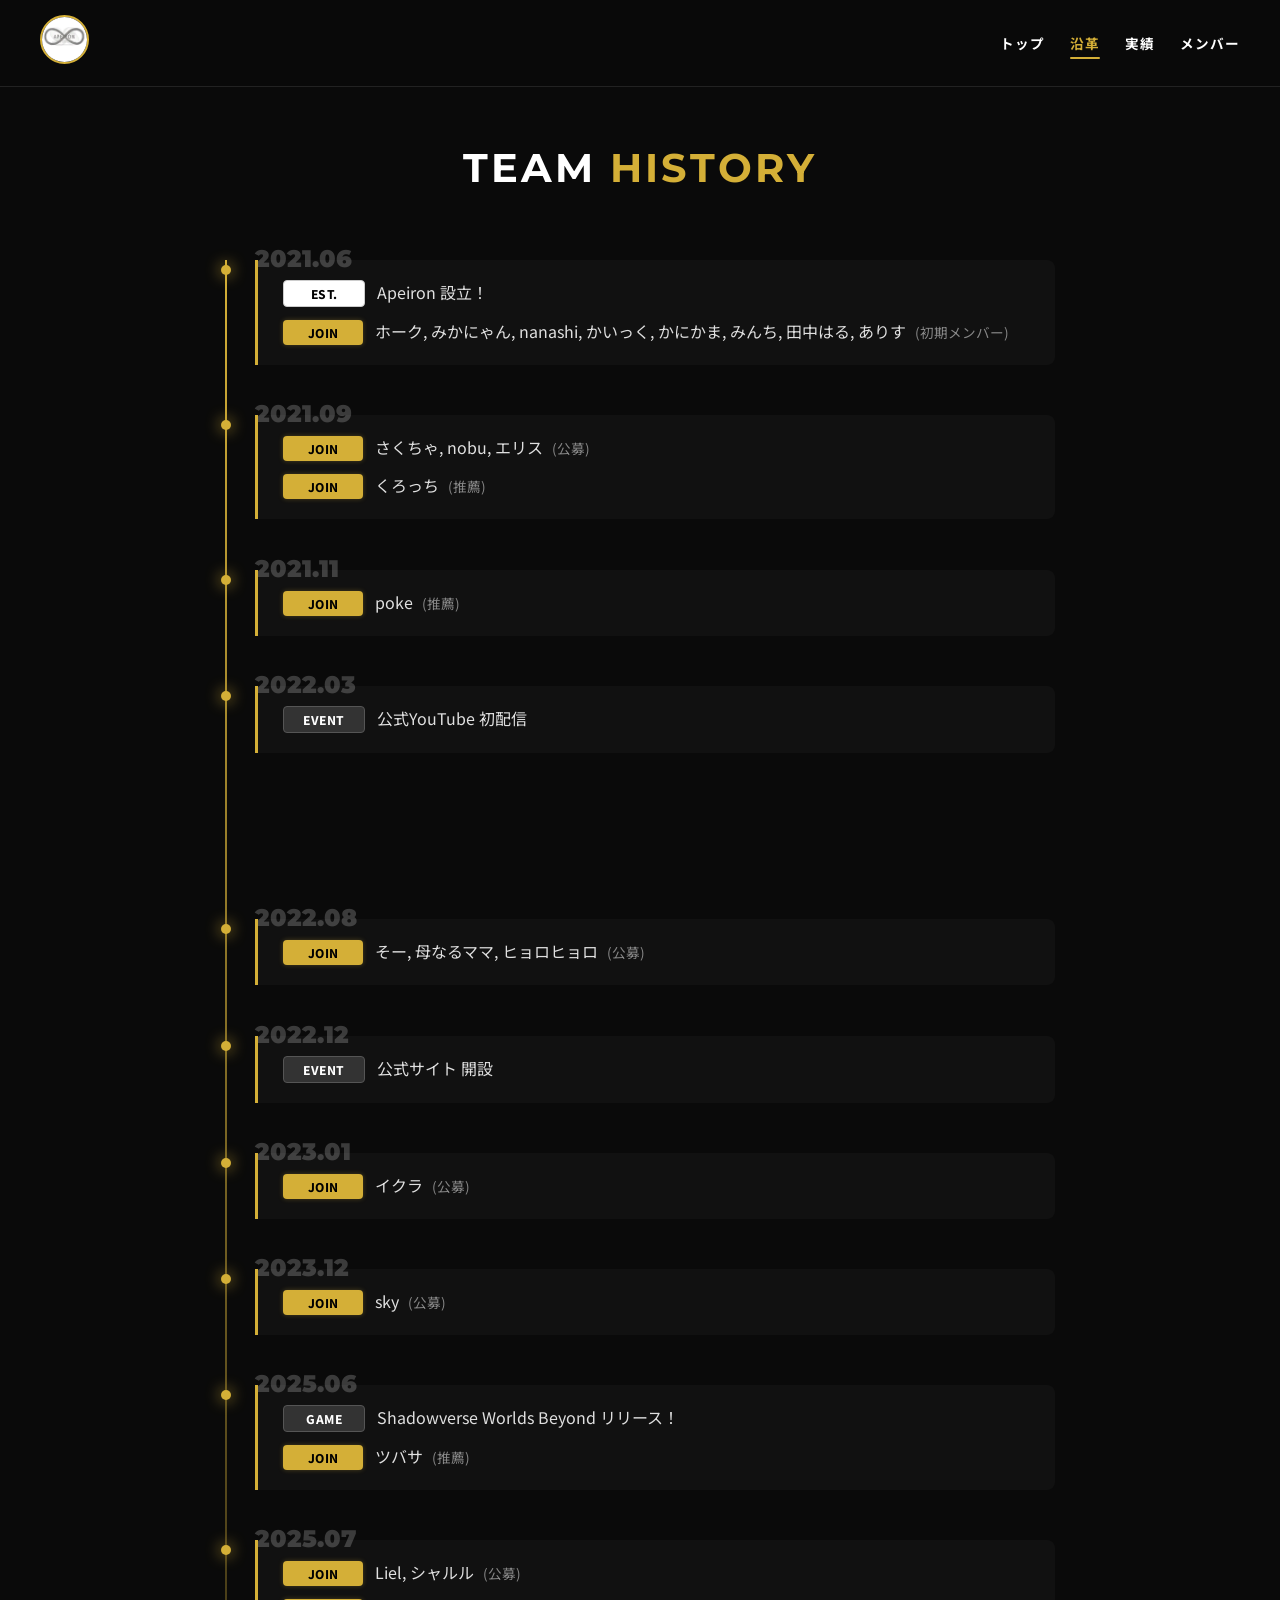
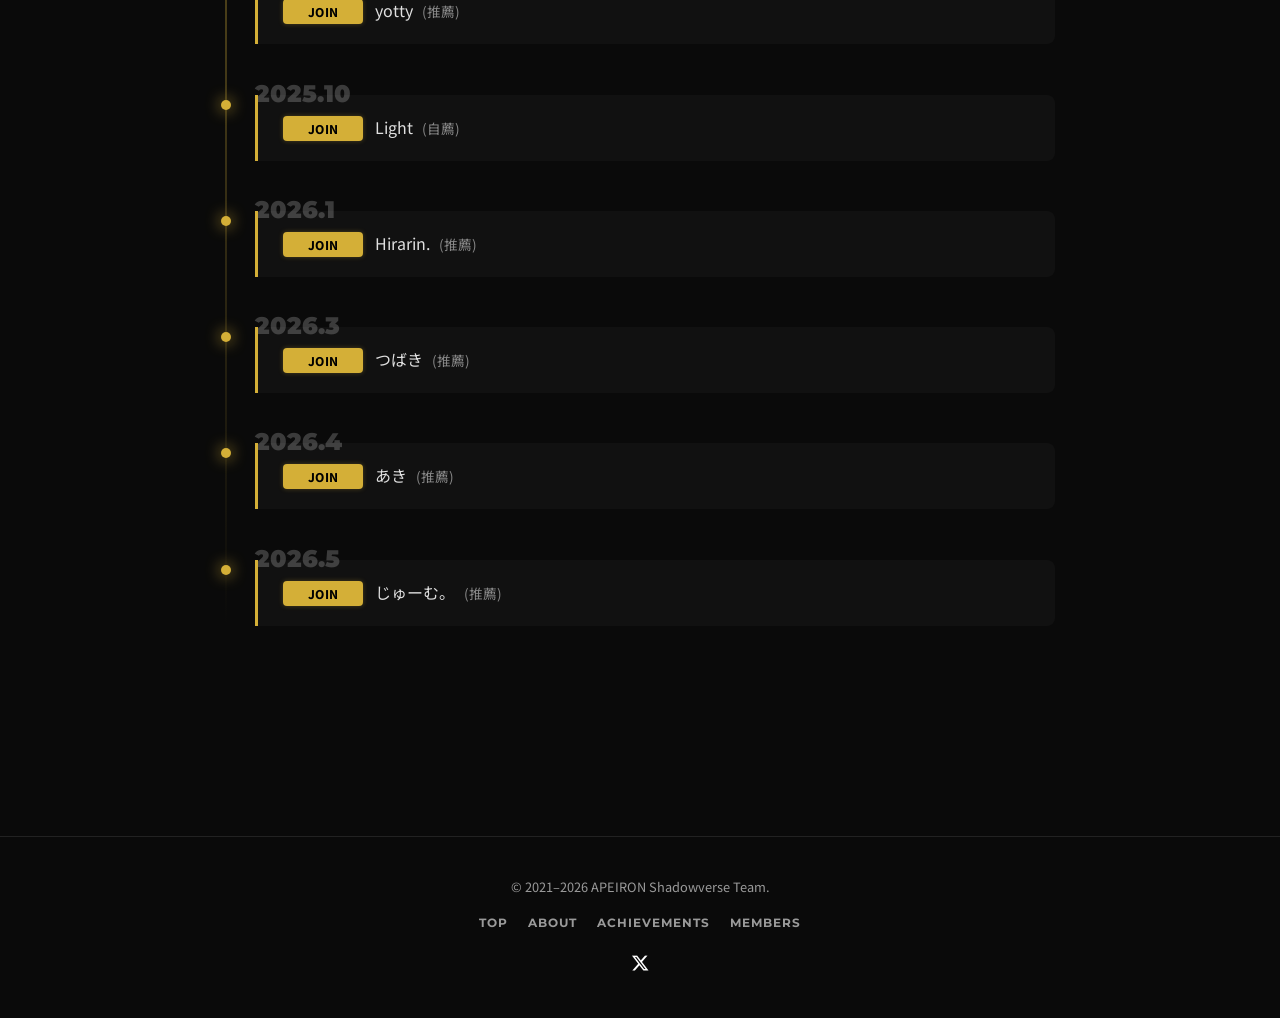
==== about.html @ 21003356 "ヘッダーナビの変更" ====
<!DOCTYPE html>
<html lang="ja">

<head>
    <meta charset="UTF-8">
    <meta name="viewport" content="width=device-width, initial-scale=1.0">
    <title>APEIRON | チーム沿革（TEAM HISTORY）</title>
    <meta name="description"
        content="Shadowverse アマチュアeスポーツチーム APEIRON の沿革。2021年6月の設立から現在までのメンバー加入・活動の歩みを掲載しています。">

    <link rel="canonical" href="https://apeiron-site.vercel.app/about.html">

    <!-- OGP / Twitter Card -->
    <meta property="og:type" content="article">
    <meta property="og:site_name" content="APEIRON">
    <meta property="og:title" content="APEIRON | チーム沿革（TEAM HISTORY）">
    <meta property="og:description" content="2021年6月の設立から現在までの APEIRON の歩み。">
    <meta property="og:url" content="https://apeiron-site.vercel.app/about.html">
    <meta property="og:image" content="https://apeiron-site.vercel.app/profile/Apeiron.jpg">
    <meta name="twitter:card" content="summary">
    <meta name="twitter:site" content="@Apeiron_SV0629">
    <meta name="twitter:title" content="APEIRON | チーム沿革（TEAM HISTORY）">
    <meta name="twitter:description" content="2021年6月の設立から現在までの APEIRON の歩み。">
    <meta name="twitter:image" content="https://apeiron-site.vercel.app/profile/Apeiron.jpg">

    <link rel="icon" href="profile/Apeiron.jpg" type="image/jpeg">
    <link rel="apple-touch-icon" href="profile/Apeiron.jpg">
    <meta name="theme-color" content="#0a0a0a">

    <script>document.documentElement.classList.add('js');</script>
    <link rel="stylesheet" href="style.css">
    <link rel="preconnect" href="https://fonts.googleapis.com">
    <link rel="preconnect" href="https://fonts.gstatic.com" crossorigin>
    <link
        href="https://fonts.googleapis.com/css2?family=Montserrat:wght@400;700;900&family=Noto+Sans+JP:wght@400;700&display=swap"
        rel="stylesheet">
    <link rel="stylesheet" href="https://cdnjs.cloudflare.com/ajax/libs/font-awesome/6.5.2/css/all.min.css">
</head>

<body>

    <a href="#main" class="skip-link">本文へスキップ</a>

    <header>
        <a href="index.html" class="logo">
            <img src="profile/Apeiron.jpg" alt="APEIRON" width="45" height="45" fetchpriority="high">
        </a>
        <button class="nav-toggle" type="button" aria-label="メニューを開閉" aria-expanded="false"
            aria-controls="site-nav">
            <span></span><span></span><span></span>
        </button>
        <nav id="site-nav" aria-label="メインナビゲーション">
            <ul>
                <li><a href="index.html">トップ</a></li>
                <li><a href="about.html" class="active" aria-current="page">沿革</a></li>
                <li><a href="achievements.html">実績</a></li>
                <li><a href="members.html">メンバー</a></li>
            </ul>
        </nav>
    </header>

    <main id="main" tabindex="-1">

    <section class="section-container about-us">
        <h1 class="section-title">TEAM <span>HISTORY</span></h1>

        <div class="timeline">
            <!-- 2021.06 -->
            <div class="timeline-item reveal">
                <span class="timeline-date">2021.06</span>
                <div class="timeline-content history-log">
                    <div class="log-item">
                        <span class="log-badge lb-est">EST.</span>
                        <span class="log-text">Apeiron 設立！</span>
                    </div>
                    <div class="log-item">
                        <span class="log-badge lb-join">JOIN</span>
                        <span class="log-text">ホーク, みかにゃん, nanashi, かいっく, かにかま, みんち, 田中はる, ありす <span
                                class="log-sub">(初期メンバー)</span></span>
                    </div>
                </div>
            </div>

            <!-- 2021.09 -->
            <div class="timeline-item reveal">
                <span class="timeline-date">2021.09</span>
                <div class="timeline-content history-log">
                    <div class="log-item">
                        <span class="log-badge lb-join">JOIN</span>
                        <span class="log-text">さくちゃ, nobu, エリス <span class="log-sub">(公募)</span></span>
                    </div>
                    <div class="log-item">
                        <span class="log-badge lb-join">JOIN</span>
                        <span class="log-text">くろっち <span class="log-sub">(推薦)</span></span>
                    </div>
                </div>
            </div>

            <!-- 2021.11 -->
            <div class="timeline-item reveal">
                <span class="timeline-date">2021.11</span>
                <div class="timeline-content history-log">
                    <div class="log-item">
                        <span class="log-badge lb-join">JOIN</span>
                        <span class="log-text">poke <span class="log-sub">(推薦)</span></span>
                    </div>
                </div>
            </div>

            <!-- 2022.03 -->
            <div class="timeline-item reveal">
                <span class="timeline-date">2022.03</span>
                <div class="timeline-content history-log">
                    <div class="log-item">
                        <span class="log-badge lb-event">EVENT</span>
                        <span class="log-text">公式YouTube 初配信</span>
                    </div>
                    <!-- <div class="log-item">
                        <span class="log-badge lb-join">JOIN</span>
                        <span class="log-text">わいえす <span class="log-sub">(公募)</span></span>
                    </div> -->
                </div>
            </div>

            <!-- 2022.06 -->
            <div class="timeline-item reveal">
                <span class="timeline-date">2022.06</span>
                <div class="timeline-content history-log">
                    <div class="log-item">
                        <span class="log-badge lb-join">JOIN</span>
                        <span class="log-text">魔法使い <span class="log-sub">(推薦)</span></span>
                    </div>
                </div>
            </div>

            <!-- 2022.08 -->
            <div class="timeline-item reveal">
                <span class="timeline-date">2022.08</span>
                <div class="timeline-content history-log">
                    <div class="log-item">
                        <span class="log-badge lb-join">JOIN</span>
                        <span class="log-text">そー, 母なるママ, ヒョロヒョロ <span class="log-sub">(公募)</span></span>
                    </div>
                </div>
            </div>

            <!-- 2022.12 -->
            <div class="timeline-item reveal">
                <span class="timeline-date">2022.12</span>
                <div class="timeline-content history-log">
                    <div class="log-item">
                        <span class="log-badge lb-event">EVENT</span>
                        <span class="log-text">公式サイト 開設</span>
                    </div>
                </div>
            </div>

            <!-- 2023.01 -->
            <div class="timeline-item reveal">
                <span class="timeline-date">2023.01</span>
                <div class="timeline-content history-log">
                    <div class="log-item">
                        <span class="log-badge lb-join">JOIN</span>
                        <span class="log-text">イクラ <span class="log-sub">(公募)</span></span>
                    </div>
                </div>
            </div>

            <!-- 2023.12 -->
            <div class="timeline-item reveal">
                <span class="timeline-date">2023.12</span>
                <div class="timeline-content history-log">
                    <div class="log-item">
                        <span class="log-badge lb-join">JOIN</span>
                        <span class="log-text">sky <span class="log-sub">(公募)</span></span>
                    </div>
                </div>
            </div>

            <!-- 2025.06 -->
            <div class="timeline-item reveal">
                <span class="timeline-date">2025.06</span>
                <div class="timeline-content history-log">
                    <div class="log-item">
                        <span class="log-badge lb-event">GAME</span>
                        <span class="log-text">Shadowverse Worlds Beyond リリース！</span>
                    </div>
                    <div class="log-item">
                        <span class="log-badge lb-join">JOIN</span>
                        <span class="log-text">ツバサ <span class="log-sub">(推薦)</span></span>
                    </div>
                </div>
            </div>

            <!-- 2025.07 -->
            <div class="timeline-item reveal">
                <span class="timeline-date">2025.07</span>
                <div class="timeline-content history-log">
                    <div class="log-item">
                        <span class="log-badge lb-join">JOIN</span>
                        <span class="log-text">Liel, シャルル <span class="log-sub">(公募)</span></span>
                    </div>
                    <div class="log-item">
                        <span class="log-badge lb-join">JOIN</span>
                        <span class="log-text">yotty <span class="log-sub">(推薦)</span></span>
                    </div>
                </div>
            </div>

            <!-- 2025.10 -->
            <div class="timeline-item reveal">
                <span class="timeline-date">2025.10</span>
                <div class="timeline-content history-log">
                    <div class="log-item">
                        <span class="log-badge lb-join">JOIN</span>
                        <span class="log-text">Light <span class="log-sub">(自薦)</span></span>
                    </div>
                </div>
            </div>

            <!-- 2026.1 -->
            <div class="timeline-item reveal">
                <span class="timeline-date">2026.1</span>
                <div class="timeline-content history-log">
                    <div class="log-item">
                        <span class="log-badge lb-join">JOIN</span>
                        <span class="log-text">Hirarin. <span class="log-sub">(推薦)</span></span>
                    </div>
                </div>
            </div>

            <!-- 2026.3 -->
            <div class="timeline-item reveal">
                <span class="timeline-date">2026.3</span>
                <div class="timeline-content history-log">
                    <div class="log-item">
                        <span class="log-badge lb-join">JOIN</span>
                        <span class="log-text">つばき <span class="log-sub">(推薦)</span></span>
                    </div>
                </div>
            </div>

            <!-- 2026.4 -->
            <div class="timeline-item reveal">
                <span class="timeline-date">2026.4</span>
                <div class="timeline-content history-log">
                    <div class="log-item">
                        <span class="log-badge lb-join">JOIN</span>
                        <span class="log-text">あき <span class="log-sub">(推薦)</span></span>
                    </div>
                </div>
            </div>

            <!-- 2026.5 -->
            <div class="timeline-item reveal">
                <span class="timeline-date">2026.5</span>
                <div class="timeline-content history-log">
                    <div class="log-item">
                        <span class="log-badge lb-join">JOIN</span>
                        <span class="log-text">じゅーむ。 <span class="log-sub">(推薦)</span></span>
                    </div>
                </div>
            </div>
        </div>
    </section>

    </main>

    <footer>
        <div class="footer-inner">
            <p class="footer-copy">&copy; 2021&ndash;<span data-year>2026</span> APEIRON Shadowverse Team.</p>
            <nav class="footer-links" aria-label="フッターナビゲーション">
                <a href="index.html">TOP</a>
                <a href="about.html">ABOUT</a>
                <a href="achievements.html">ACHIEVEMENTS</a>
                <a href="members.html">MEMBERS</a>
            </nav>
            <p class="footer-social">
                <a href="https://twitter.com/Apeiron_SV0629" target="_blank" rel="noopener noreferrer"
                    aria-label="公式X（@Apeiron_SV0629）"><i class="fa-brands fa-x-twitter" aria-hidden="true"></i></a>
            </p>
        </div>
    </footer>

    <script src="main.js" defer></script>

</body>

</html>
---- style.css ----
@charset "UTF-8";

/* --- 基本設定 --- */
:root {
    --bg-color: #0a0a0a;
    --card-bg: #1a1a1a;
    --text-main: #ffffff;
    --text-sub: #a0a0a0;
    --accent: #D4AF37;
    /* Gold */
    --accent-glow: rgba(212, 175, 55, 0.5);
    /* 固定ヘッダーの高さ（スペーサー用・スクロールオフセット用） */
    --header-h: 76px;
    color-scheme: dark;
}

@media (max-width: 768px) {
    :root {
        --header-h: 62px;
    }
}

body {
    margin: 0;
    padding: 0;
    background-color: var(--bg-color);
    color: var(--text-main);
    font-family: 'Noto Sans JP', sans-serif;
    line-height: 1.6;
    scroll-behavior: smooth;
}

h1,
h2,
h3 {
    font-family: 'Montserrat', sans-serif;
    margin: 0;
}

a {
    text-decoration: none;
    color: inherit;
    transition: 0.3s;
}

/* キーボード操作: フォーカスリング */
a:focus-visible,
button:focus-visible {
    outline: 2px solid var(--accent);
    outline-offset: 3px;
    border-radius: 2px;
}

/* 本文へスキップリンク（フォーカス時のみ表示） */
.skip-link {
    position: absolute;
    left: 12px;
    top: -60px;
    z-index: 2000;
    background: var(--accent);
    color: #000;
    font-weight: 700;
    padding: 10px 18px;
    border-radius: 6px;
    transition: top 0.2s;
}

.skip-link:focus {
    top: 12px;
}

main:focus {
    outline: none;
}

/* --- ヘッダー --- */
header {
    position: fixed;
    top: 0;
    width: 100%;
    padding: 15px 40px;
    display: flex;
    justify-content: space-between;
    align-items: center;
    background: rgba(10, 10, 10, 0.95);
    -webkit-backdrop-filter: blur(10px);
    backdrop-filter: blur(10px);
    z-index: 1000;
    border-bottom: 1px solid rgba(255, 255, 255, 0.1);
    box-sizing: border-box;
}

.logo img {
    height: 45px;
    width: auto;
    border-radius: 50%;
    border: 2px solid var(--accent);
}

nav ul {
    display: flex;
    list-style: none;
    gap: 25px;
    margin: 0;
    padding: 0;
}

nav a {
    font-size: 0.85rem;
    font-weight: 700;
    text-transform: uppercase;
    letter-spacing: 1px;
}

nav a:hover,
nav a.active {
    color: var(--accent);
}

/* --- ヒーローセクション --- */
.hero {
    height: 80vh;
    display: flex;
    flex-direction: column;
    justify-content: center;
    align-items: center;
    text-align: center;
    background: radial-gradient(circle at center, #1e1e1e 0%, #0a0a0a 70%);
    position: relative;
    padding: 0 20px;
}

.hero h1 {
    font-size: clamp(3rem, 8vw, 6rem);
    letter-spacing: clamp(5px, 1vw, 15px);
    /* background-clip 非対応環境用のフォールバック色 */
    color: var(--accent);
    background: linear-gradient(135deg, #D4AF37 0%, #8a6e18 100%);
    -webkit-background-clip: text;
    background-clip: text;
    -webkit-text-fill-color: transparent;
    margin-bottom: 20px;
    text-shadow: 0 0 40px var(--accent-glow);
    line-height: 1.1;
}

.hero p {
    font-size: clamp(0.9rem, 2vw, 1.2rem);
    color: var(--text-sub);
    letter-spacing: 4px;
}

/* --- トップページ：情報＆ナビエリア --- */
.top-info-section {
    padding: 60px 10%;
}

.info-grid {
    display: grid;
    grid-template-columns: repeat(auto-fit, minmax(300px, 1fr));
    gap: 30px;
}

/* セクション見出し（NEWS / MENU） */
.top-section-label {
    font-size: 1.4rem;
    letter-spacing: 3px;
    text-transform: uppercase;
    margin-bottom: 10px;
}

.top-section-label span {
    font-family: 'Noto Sans JP', sans-serif;
    font-size: 0.9rem;
    font-weight: 400;
    letter-spacing: 1px;
    color: var(--text-sub);
    margin-left: 12px;
}

.top-nav-section .top-section-label {
    margin-bottom: 25px;
}

.info-card {
    background: var(--card-bg);
    border: 1px solid #333;
    padding: 30px;
    border-radius: 8px;
    text-align: left;
}

.info-card h3 {
    font-size: 1.5rem;
    color: var(--text-main);
    margin-bottom: 15px;
    border-bottom: 1px solid var(--accent);
    padding-bottom: 10px;
    display: inline-block;
}

.status-badge {
    display: inline-block;
    background: #333;
    padding: 5px 10px;
    border-radius: 4px;
    font-size: 0.8rem;
    margin-bottom: 10px;
}

.status-badge.open {
    background: var(--accent);
    color: #000;
    font-weight: bold;
}

.status-badge.closed {
    background: #444;
    color: #888;
}

/* X（Twitter）ポスト埋め込み */
.x-embed {
    margin-top: 20px;
}

.x-embed .twitter-tweet {
    margin: 0 !important;
}

.top-nav-section {
    padding: 0 10% 80px;
}

.nav-grid {
    display: grid;
    grid-template-columns: repeat(auto-fit, minmax(250px, 1fr));
    gap: 20px;
}

.nav-card {
    position: relative;
    height: 150px;
    background: #151515;
    border: 1px solid #333;
    border-radius: 12px;
    display: flex;
    justify-content: center;
    align-items: center;
    overflow: hidden;
    padding: 10px;
}

.nav-card:hover {
    border-color: var(--accent);
    box-shadow: 0 0 20px rgba(212, 175, 55, 0.2);
}

.nav-card h3 {
    font-family: 'Montserrat', sans-serif;
    font-size: clamp(1.2rem, 2vw, 2rem);
    z-index: 2;
    text-transform: uppercase;
    letter-spacing: 2px;
    text-align: center;
    word-break: break-word;
}

.nav-card::before {
    content: '';
    position: absolute;
    top: 0;
    left: 0;
    width: 100%;
    height: 100%;
    background: radial-gradient(circle, rgba(212, 175, 55, 0.1) 0%, transparent 70%);
    opacity: 0;
    transition: 0.5s;
}

.nav-card:hover::before {
    opacity: 1;
}


/* --- 共通セクション --- */
.section-container {
    padding: 100px 10%;
}

.section-title {
    font-size: 2.5rem;
    text-align: center;
    margin-bottom: 60px;
    color: var(--text-main);
    text-transform: uppercase;
    letter-spacing: 3px;
}

.section-title span {
    color: var(--accent);
}

/* --- About Us --- */
.timeline {
    max-width: 800px;
    margin: 0 auto;
    position: relative;
    padding-left: 30px;
}

.timeline::before {
    content: '';
    position: absolute;
    left: 0;
    top: 0;
    bottom: 0;
    width: 2px;
    background: linear-gradient(to bottom, var(--accent), transparent);
}

.timeline-item {
    margin-bottom: 50px;
    position: relative;
}

.timeline-item::after {
    content: '';
    position: absolute;
    left: -34px;
    top: 5px;
    width: 10px;
    height: 10px;
    background: var(--accent);
    border-radius: 50%;
    box-shadow: 0 0 15px var(--accent);
}

.timeline-date {
    font-family: 'Montserrat', sans-serif;
    font-weight: 900;
    font-size: 1.5rem;
    color: rgba(255, 255, 255, 0.2);
    position: absolute;
    top: -20px;
    left: 0;
    z-index: 0;
}

.timeline-content {
    position: relative;
    z-index: 1;
    background: rgba(255, 255, 255, 0.03);
    border-left: 3px solid var(--accent);
    padding: 20px 25px;
    border-radius: 0 8px 8px 0;
}

/* --- History Log Design (New) --- */
.history-log {
    display: flex;
    flex-direction: column;
    gap: 12px;
    /* 行間 */
}

.log-item {
    display: flex;
    align-items: baseline;
    /* 文字のベースラインを揃える */
    gap: 12px;
    flex-wrap: wrap;
}

.log-badge {
    flex-shrink: 0;
    padding: 3px 10px;
    border-radius: 4px;
    font-size: 0.75rem;
    font-weight: 800;
    text-transform: uppercase;
    letter-spacing: 0.5px;
    min-width: 60px;
    text-align: center;
}

/* バッジの種類 */
.lb-join {
    background: var(--accent);
    color: #000;
    box-shadow: 0 0 5px rgba(212, 175, 55, 0.3);
}

.lb-est {
    background: #fff;
    color: #000;
    border: 1px solid #ccc;
}

/* 設立 */
.lb-event {
    background: #333;
    color: #fff;
    border: 1px solid #555;
}

/* イベント */

.log-text {
    color: #e0e0e0;
    font-size: 1rem;
}

.log-sub {
    color: #888;
    font-size: 0.85rem;
    margin-left: 5px;
}

/* スマホで見やすく */
@media (max-width: 768px) {
    .log-item {
        gap: 8px;
    }

    .log-text {
        font-size: 0.95rem;
    }
}


/* --- Members --- */
.member-grid {
    display: grid;
    grid-template-columns: repeat(auto-fill, minmax(220px, 1fr));
    gap: 30px;
}

.member-card {
    background-color: var(--card-bg);
    border-radius: 12px;
    padding: 30px 20px;
    text-align: center;
    transition: transform 0.3s;
    border: 1px solid #333;
    display: flex;
    flex-direction: column;
    align-items: center;
    justify-content: space-between;
    height: 100%;
    box-sizing: border-box;
}

.member-card:hover {
    transform: translateY(-5px);
    border-color: var(--accent);
}

.member-img {
    width: 100px;
    height: 100px;
    background-color: #000;
    border-radius: 50%;
    margin-bottom: 15px;
    object-fit: cover;
    border: 2px solid #444;
    flex-shrink: 0;
}

.member-card:hover .member-img {
    border-color: var(--accent);
    box-shadow: 0 0 15px var(--accent-glow);
}

.role-badge {
    display: inline-block;
    padding: 4px 12px;
    border-radius: 4px;
    font-size: 0.75rem;
    font-weight: 800;
    margin-bottom: 10px;
    text-transform: uppercase;
    letter-spacing: 1px;
    min-height: 24px;
    box-sizing: border-box;
}

.role-leader {
    background: var(--accent);
    color: #000;
    box-shadow: 0 0 10px var(--accent-glow);
}

.role-manager {
    background: #555;
    color: #fff;
    border: 1px solid #777;
}

.role-player {
    border: 1px solid var(--text-sub);
    color: var(--text-sub);
}

.member-name {
    font-size: 1.1rem;
    font-weight: 700;
    margin: 0 0 15px;
    flex-grow: 1;
    display: flex;
    align-items: center;
}

.x-btn {
    display: inline-flex;
    align-items: center;
    padding: 6px 20px;
    background: #000000;
    color: #fff;
    font-size: 1rem;
    border-radius: 50px;
    margin-top: auto;
    border: 1px solid #333;
    transition: 0.3s;
}

.x-btn:hover {
    background: #1a1a1a;
    border-color: var(--accent);
    color: var(--accent);
}

/* --- Achievement Spotlight (RAGE 準優勝) --- */
.achievement-spotlight {
    max-width: 800px;
    margin: 0 auto 55px;
    padding: 42px 45px;
    position: relative;
    border-radius: 14px;
    background:
        linear-gradient(135deg, rgba(212, 175, 55, 0.20) 0%, rgba(212, 175, 55, 0.04) 45%, rgba(212, 175, 55, 0.14) 100%),
        var(--card-bg);
    border: 1px solid rgba(212, 175, 55, 0.55);
    box-shadow: 0 0 45px rgba(212, 175, 55, 0.18), inset 0 0 30px rgba(212, 175, 55, 0.05);
    overflow: hidden;
    text-align: center;
}

.achievement-spotlight::before {
    content: '';
    position: absolute;
    top: -50%;
    left: -60%;
    width: 40%;
    height: 200%;
    background: linear-gradient(90deg, transparent, rgba(255, 255, 255, 0.22), transparent);
    transform: rotate(25deg);
    animation: spotlight-shine 5.5s ease-in-out infinite;
    pointer-events: none;
}

@keyframes spotlight-shine {
    0% { left: -60%; }
    60%, 100% { left: 130%; }
}

.spotlight-label {
    display: inline-flex;
    align-items: center;
    gap: 8px;
    font-family: 'Montserrat', sans-serif;
    font-weight: 900;
    font-size: 0.75rem;
    letter-spacing: 3px;
    color: var(--accent);
    text-transform: uppercase;
    margin-bottom: 16px;
    position: relative;
    z-index: 1;
}

.spotlight-title {
    font-family: 'Montserrat', 'Noto Sans JP', sans-serif;
    font-weight: 900;
    font-size: clamp(1.5rem, 4vw, 2.4rem);
    letter-spacing: 2px;
    line-height: 1.2;
    margin: 0 0 12px;
    color: #fff;
    position: relative;
    z-index: 1;
}

.spotlight-title span {
    display: block;
    margin-top: 8px;
    font-size: 1.3em;
    background: linear-gradient(135deg, #F5D97B 0%, #D4AF37 45%, #8a6e18 100%);
    -webkit-background-clip: text;
    background-clip: text;
    -webkit-text-fill-color: transparent;
    text-shadow: 0 0 30px var(--accent-glow);
}

.spotlight-sub {
    color: var(--text-sub);
    font-size: clamp(0.85rem, 2vw, 1rem);
    letter-spacing: 1px;
    margin: 0;
    position: relative;
    z-index: 1;
}

@media (max-width: 768px) {
    .achievement-spotlight {
        padding: 30px 22px;
        margin-bottom: 40px;
    }
}

/* 実績リスト */
.achievements ul {
    list-style: none;
    padding: 0;
    margin: 40px auto 0;
    max-width: 800px;
    text-align: left;
}

.achievements li {
    font-size: 1.1rem;
    color: var(--text-main);
    padding: 20px 0;
    border-bottom: 1px dashed rgba(255, 255, 255, 0.1);
    display: flex;
    align-items: center;
    gap: 15px;
}

.achievements li i {
    color: var(--accent);
    font-size: 1.5rem;
}

/* --- フッター --- */
footer {
    text-align: center;
    padding: 40px;
    color: #9a9a9a;
    font-size: 0.8rem;
    border-top: 1px solid #222;
    background: #0a0a0a;
    margin-top: 50px;
}

@media (max-width: 768px) {
    header {
        padding: 15px 20px;
        flex-direction: column;
        gap: 15px;
    }

    nav ul {
        gap: 15px;
        flex-wrap: wrap;
        justify-content: center;
    }

    .hero {
        padding-top: 160px;
        height: auto;
        min-height: 60vh;
        font-size: 3rem;
    }

    .section-container {
        padding: 60px 5%;
        padding-top: 40px;
    }

    .top-info-section {
        grid-template-columns: 1fr;
    }

    .nav-card h3 {
        font-size: 1.5rem;
    }

    .member-grid {
        grid-template-columns: repeat(auto-fill, minmax(140px, 1fr));
        gap: 15px;
    }

    .member-card {
        padding: 20px 10px;
    }

    .member-img {
        width: 80px;
        height: 80px;
    }
}


/* ========================================================================
   UI/UX リフレッシュ (2026)
   既存のダーク＋ゴールドのデザインは維持し、ナビ・スクロール体験・
   各ページのレイアウトを強化するための追記ブロック。
   （後段のルールほど優先されるため、既存ルールをここで上書きします）
   ======================================================================== */

/* --- レイアウト基盤：固定ヘッダー分の余白を変数で統一 --- */
/* オフキャンバスのモバイルメニューが横スクロールを生まないための保険。
   overflow-x: clip はスクロールコンテナを作らないためスムーススクロール等に影響しない。 */
body {
    overflow-x: clip;
}

main {
    padding-top: var(--header-h);
}

/* トップのヒーローだけはヘッダー背後まで回り込ませる */
.hero {
    height: auto;
    min-height: 82vh;
    margin-top: calc(var(--header-h) * -1);
    padding-top: var(--header-h);
    box-sizing: border-box;
}

.section-container {
    padding: 60px 10% 100px;
}

/* アンカー遷移時に固定ヘッダーへ隠れないように */
[id] {
    scroll-margin-top: calc(var(--header-h) + 20px);
}

/* --- ヘッダー：スクロールで引き締め --- */
header {
    transition: padding 0.25s ease, background 0.25s ease, box-shadow 0.25s ease;
}

header.scrolled {
    padding-top: 9px;
    padding-bottom: 9px;
    box-shadow: 0 6px 24px rgba(0, 0, 0, 0.55);
}

.logo img {
    transition: height 0.25s ease;
}

header.scrolled .logo img {
    height: 38px;
}

/* アクティブなナビ項目の下線インジケータ */
nav a {
    position: relative;
}

nav a.active::after {
    content: '';
    position: absolute;
    left: 0;
    right: 0;
    bottom: -6px;
    height: 2px;
    background: var(--accent);
    border-radius: 2px;
}

/* --- ハンバーガーメニュー（モバイルのみ表示） --- */
.nav-toggle {
    display: none;
    width: 44px;
    height: 44px;
    padding: 10px;
    background: none;
    border: 0;
    cursor: pointer;
    z-index: 1100;
}

.nav-toggle span {
    display: block;
    width: 100%;
    height: 2px;
    background: var(--text-main);
    border-radius: 2px;
    transition: transform 0.3s ease, opacity 0.2s ease;
}

.nav-toggle span + span {
    margin-top: 6px;
}

body.nav-open .nav-toggle span:nth-child(1) {
    transform: translateY(8px) rotate(45deg);
}

body.nav-open .nav-toggle span:nth-child(2) {
    opacity: 0;
}

body.nav-open .nav-toggle span:nth-child(3) {
    transform: translateY(-8px) rotate(-45deg);
}

.nav-overlay {
    position: fixed;
    inset: 0;
    background: rgba(0, 0, 0, 0.6);
    -webkit-backdrop-filter: blur(2px);
    backdrop-filter: blur(2px);
    opacity: 0;
    pointer-events: none;
    transition: opacity 0.3s ease;
    z-index: 1050;
}

body.nav-open .nav-overlay {
    opacity: 1;
    pointer-events: auto;
}

/* --- スクロール入場アニメーション --- */
/* JS が動く環境（html.js）でのみ初期状態を隠す。
   JS 無効・読込失敗時はそのまま表示されるためコンテンツが消えない。 */
.js .reveal {
    opacity: 0;
    transform: translateY(24px);
    transition: opacity 0.6s ease, transform 0.6s ease;
    will-change: opacity, transform;
}

.js .reveal.is-visible {
    opacity: 1;
    transform: none;
}

@media (scripting: none) {
    .reveal {
        opacity: 1 !important;
        transform: none !important;
    }
}

/* --- ページ上部へ戻るボタン（JSで生成） --- */
.to-top {
    position: fixed;
    right: 20px;
    bottom: 20px;
    width: 46px;
    height: 46px;
    border-radius: 50%;
    border: 0;
    background: var(--accent);
    color: #000;
    font-size: 1.15rem;
    display: grid;
    place-items: center;
    cursor: pointer;
    opacity: 0;
    pointer-events: none;
    transform: translateY(12px);
    transition: opacity 0.3s ease, transform 0.3s ease, box-shadow 0.3s ease;
    box-shadow: 0 4px 16px rgba(0, 0, 0, 0.45);
    z-index: 900;
}

.to-top.show {
    opacity: 1;
    pointer-events: auto;
    transform: none;
}

.to-top:hover {
    box-shadow: 0 6px 22px var(--accent-glow);
}

/* --- ヒーロー：CTA・ハイライト・スクロール誘導 --- */
.hero h1 {
    animation: hero-fade 0.8s ease both;
}

.hero p {
    animation: hero-fade 0.8s ease 0.12s both;
}

.hero .hero-highlight {
    animation: hero-fade 0.8s ease 0.24s both;
}

.hero .hero-actions {
    animation: hero-fade 0.8s ease 0.36s both;
}

@keyframes hero-fade {
    from {
        opacity: 0;
        transform: translateY(22px);
    }

    to {
        opacity: 1;
        transform: none;
    }
}

.hero .hero-highlight {
    display: inline-flex;
    align-items: center;
    gap: 10px;
    max-width: 100%;
    margin: 26px 0 0;
    padding: 8px 18px;
    border: 1px solid rgba(212, 175, 55, 0.4);
    border-radius: 50px;
    background: rgba(212, 175, 55, 0.06);
    font-size: 0.8rem;
    letter-spacing: 1px;
    color: var(--text-sub);
}

.hero .hero-highlight span {
    letter-spacing: 1px;
}

.hero .hero-highlight strong {
    color: var(--accent);
    font-family: 'Montserrat', sans-serif;
    letter-spacing: 1px;
}

.hero .hero-actions {
    display: flex;
    flex-wrap: wrap;
    gap: 16px;
    justify-content: center;
    margin-top: 34px;
}

.btn {
    display: inline-flex;
    align-items: center;
    gap: 9px;
    padding: 13px 28px;
    border-radius: 50px;
    border: 1px solid transparent;
    font-family: 'Montserrat', sans-serif;
    font-weight: 700;
    font-size: 0.85rem;
    letter-spacing: 1.5px;
    text-transform: uppercase;
    cursor: pointer;
    transition: transform 0.25s ease, box-shadow 0.25s ease, background 0.25s ease, border-color 0.25s ease;
}

.btn-primary {
    background: linear-gradient(135deg, #D4AF37 0%, #b8912a 100%);
    color: #000;
    box-shadow: 0 0 24px rgba(212, 175, 55, 0.3);
}

.btn-primary:hover {
    transform: translateY(-2px);
    box-shadow: 0 0 34px rgba(212, 175, 55, 0.5);
}

.btn-ghost {
    border-color: rgba(212, 175, 55, 0.5);
    color: var(--accent);
}

.btn-ghost:hover {
    background: rgba(212, 175, 55, 0.1);
    border-color: var(--accent);
    transform: translateY(-2px);
}

.hero-scroll {
    position: absolute;
    left: 50%;
    bottom: 22px;
    transform: translateX(-50%);
    color: var(--text-sub);
    font-size: 1.2rem;
    animation: hero-bob 2s ease-in-out infinite;
}

.hero-scroll:hover {
    color: var(--accent);
}

@keyframes hero-bob {
    0%,
    100% {
        transform: translateX(-50%) translateY(0);
    }

    50% {
        transform: translateX(-50%) translateY(9px);
    }
}

/* --- トップ：NEWS カード（インラインstyleの置き換え） --- */
.info-card {
    display: flex;
    flex-direction: column;
}

.info-card__body {
    color: var(--text-sub);
    margin-top: 12px;
}

.info-card__link {
    display: inline-flex;
    align-items: center;
    gap: 6px;
    align-self: flex-start;
    margin-top: 16px;
    color: var(--accent);
    border-bottom: 1px solid var(--accent);
}

.info-card__link:hover {
    color: #f5d97b;
    border-color: #f5d97b;
}

.x-embed {
    min-height: 200px;
}

/* --- トップ：MENU ナビカード --- */
.nav-card {
    flex-direction: column;
    gap: 10px;
    height: auto;
    min-height: 160px;
    padding: 28px 20px;
}

.nav-card__icon {
    font-size: 1.7rem;
    color: var(--accent);
}

.nav-card__desc {
    color: var(--text-sub);
    font-size: 0.82rem;
    letter-spacing: 0.5px;
}

.nav-card__arrow {
    color: var(--accent);
    font-size: 0.85rem;
    transition: transform 0.3s ease;
}

.nav-card:hover .nav-card__arrow {
    transform: translateX(6px);
}

/* --- ACHIEVEMENTS：実績チップ・凡例・グループ見出し --- */
.spotlight-meta {
    display: flex;
    flex-wrap: wrap;
    gap: 10px;
    justify-content: center;
    margin-top: 20px;
    position: relative;
    z-index: 1;
}

.spotlight-meta span {
    padding: 6px 14px;
    border-radius: 50px;
    font-family: 'Montserrat', sans-serif;
    font-weight: 700;
    font-size: 0.72rem;
    letter-spacing: 1px;
    color: var(--accent);
    background: rgba(212, 175, 55, 0.15);
    border: 1px solid rgba(212, 175, 55, 0.4);
}

.ach-legend {
    display: flex;
    flex-wrap: wrap;
    gap: 12px 22px;
    justify-content: center;
    max-width: 800px;
    margin: 0 auto 44px;
    padding: 16px 20px;
    border: 1px solid #333;
    border-radius: 10px;
    background: var(--card-bg);
    font-size: 0.8rem;
    color: var(--text-sub);
}

.ach-legend span {
    display: inline-flex;
    align-items: center;
    gap: 7px;
}

.ach-legend i {
    color: var(--accent);
}

.ach-group {
    max-width: 800px;
    margin: 0 auto 44px;
}

.ach-group h2 {
    font-family: 'Montserrat', sans-serif;
    font-size: 1.15rem;
    letter-spacing: 2px;
    text-transform: uppercase;
    color: var(--accent);
    border-bottom: 1px solid #333;
    padding-bottom: 10px;
    margin-bottom: 4px;
}

.ach-group ul {
    margin: 0;
    max-width: none;
}

.ach-group li:last-child {
    border-bottom: 0;
}

/* 個人実績のカテゴリ小見出し */
.ach-subhead {
    font-family: 'Montserrat', 'Noto Sans JP', sans-serif;
    font-size: 0.95rem;
    font-weight: 700;
    letter-spacing: 1px;
    color: var(--text-main);
    margin: 30px 0 2px;
    padding-left: 12px;
    border-left: 3px solid var(--accent);
}

.ach-subhead:first-of-type {
    margin-top: 16px;
}

/* --- MEMBERS：note リンクのダークテーマ化・X ボタンのハンドル表示 --- */
.note-links {
    margin: 48px auto 0;
    max-width: 820px;
    display: flex;
    flex-wrap: wrap;
    gap: 12px;
    align-items: center;
    justify-content: center;
    padding: 20px;
    background: var(--card-bg);
    border: 1px solid #333;
    border-radius: 12px;
}

.note-links a {
    display: inline-flex;
    align-items: center;
    gap: 8px;
    padding: 10px 16px;
    background: #111;
    color: var(--text-main);
    border: 1px solid #333;
    border-radius: 8px;
    font-weight: 700;
    font-size: 0.9rem;
    transition: transform 0.15s ease, border-color 0.15s ease, color 0.15s ease;
}

.note-links a:hover {
    transform: translateY(-3px);
    border-color: var(--accent);
    color: var(--accent);
}

.note-links i {
    color: var(--accent);
}

.x-btn {
    position: relative;
}

.x-btn::after {
    content: attr(data-handle);
    position: absolute;
    left: 50%;
    bottom: calc(100% + 8px);
    transform: translateX(-50%) translateY(4px);
    padding: 3px 9px;
    background: #000;
    border: 1px solid var(--accent);
    border-radius: 6px;
    color: var(--accent);
    font-family: 'Montserrat', sans-serif;
    font-size: 0.7rem;
    white-space: nowrap;
    opacity: 0;
    pointer-events: none;
    transition: opacity 0.2s ease, transform 0.2s ease;
}

.x-btn[data-handle]:hover::after,
.x-btn[data-handle]:focus-visible::after {
    opacity: 1;
    transform: translateX(-50%);
}

/* --- フッター：3ブロック構成 --- */
footer {
    margin-top: 60px;
    padding: 40px 20px;
}

.footer-inner {
    max-width: 1000px;
    margin: 0 auto;
    display: flex;
    flex-direction: column;
    align-items: center;
    gap: 16px;
}

.footer-copy {
    margin: 0;
}

.footer-links {
    display: flex;
    flex-wrap: wrap;
    gap: 20px;
    justify-content: center;
}

.footer-links a {
    font-family: 'Montserrat', sans-serif;
    font-size: 0.75rem;
    letter-spacing: 1px;
    text-transform: uppercase;
}

.footer-links a:hover {
    color: var(--accent);
}

.footer-social {
    margin: 0;
}

.footer-social a {
    font-size: 1.15rem;
    color: var(--text-main);
}

.footer-social a:hover {
    color: var(--accent);
}

/* --- モバイル調整（既存 @media ルールをここで上書き） --- */
@media (max-width: 768px) {
    header {
        flex-direction: row;
        padding: 10px 18px;
        gap: 0;
    }

    .nav-toggle {
        display: block;
    }

    #site-nav {
        position: fixed;
        top: 0;
        right: 0;
        bottom: 0;
        width: min(78vw, 320px);
        padding: calc(var(--header-h) + 24px) 28px 40px;
        background: #111;
        border-left: 1px solid rgba(255, 255, 255, 0.1);
        transform: translateX(100%);
        transition: transform 0.3s ease;
        z-index: 1080;
        overflow-y: auto;
    }

    body.nav-open #site-nav {
        transform: translateX(0);
    }

    #site-nav ul {
        flex-direction: column;
        gap: 4px;
    }

    #site-nav a {
        display: block;
        padding: 14px 8px;
        font-size: 1rem;
        border-bottom: 1px solid rgba(255, 255, 255, 0.07);
    }

    nav a.active::after {
        display: none;
    }

    .hero {
        min-height: 78vh;
    }

    .hero .hero-actions .btn {
        width: 100%;
        justify-content: center;
    }

    .info-grid {
        grid-template-columns: 1fr;
    }
}

/* --- 「視差効果を減らす」設定を尊重 --- */
@media (prefers-reduced-motion: reduce) {

    *,
    *::before,
    *::after {
        animation-duration: 0.001ms !important;
        animation-iteration-count: 1 !important;
        transition-duration: 0.001ms !important;
        scroll-behavior: auto !important;
    }

    .reveal {
        opacity: 1 !important;
        transform: none !important;
    }

    .hero-scroll {
        display: none;
    }
}
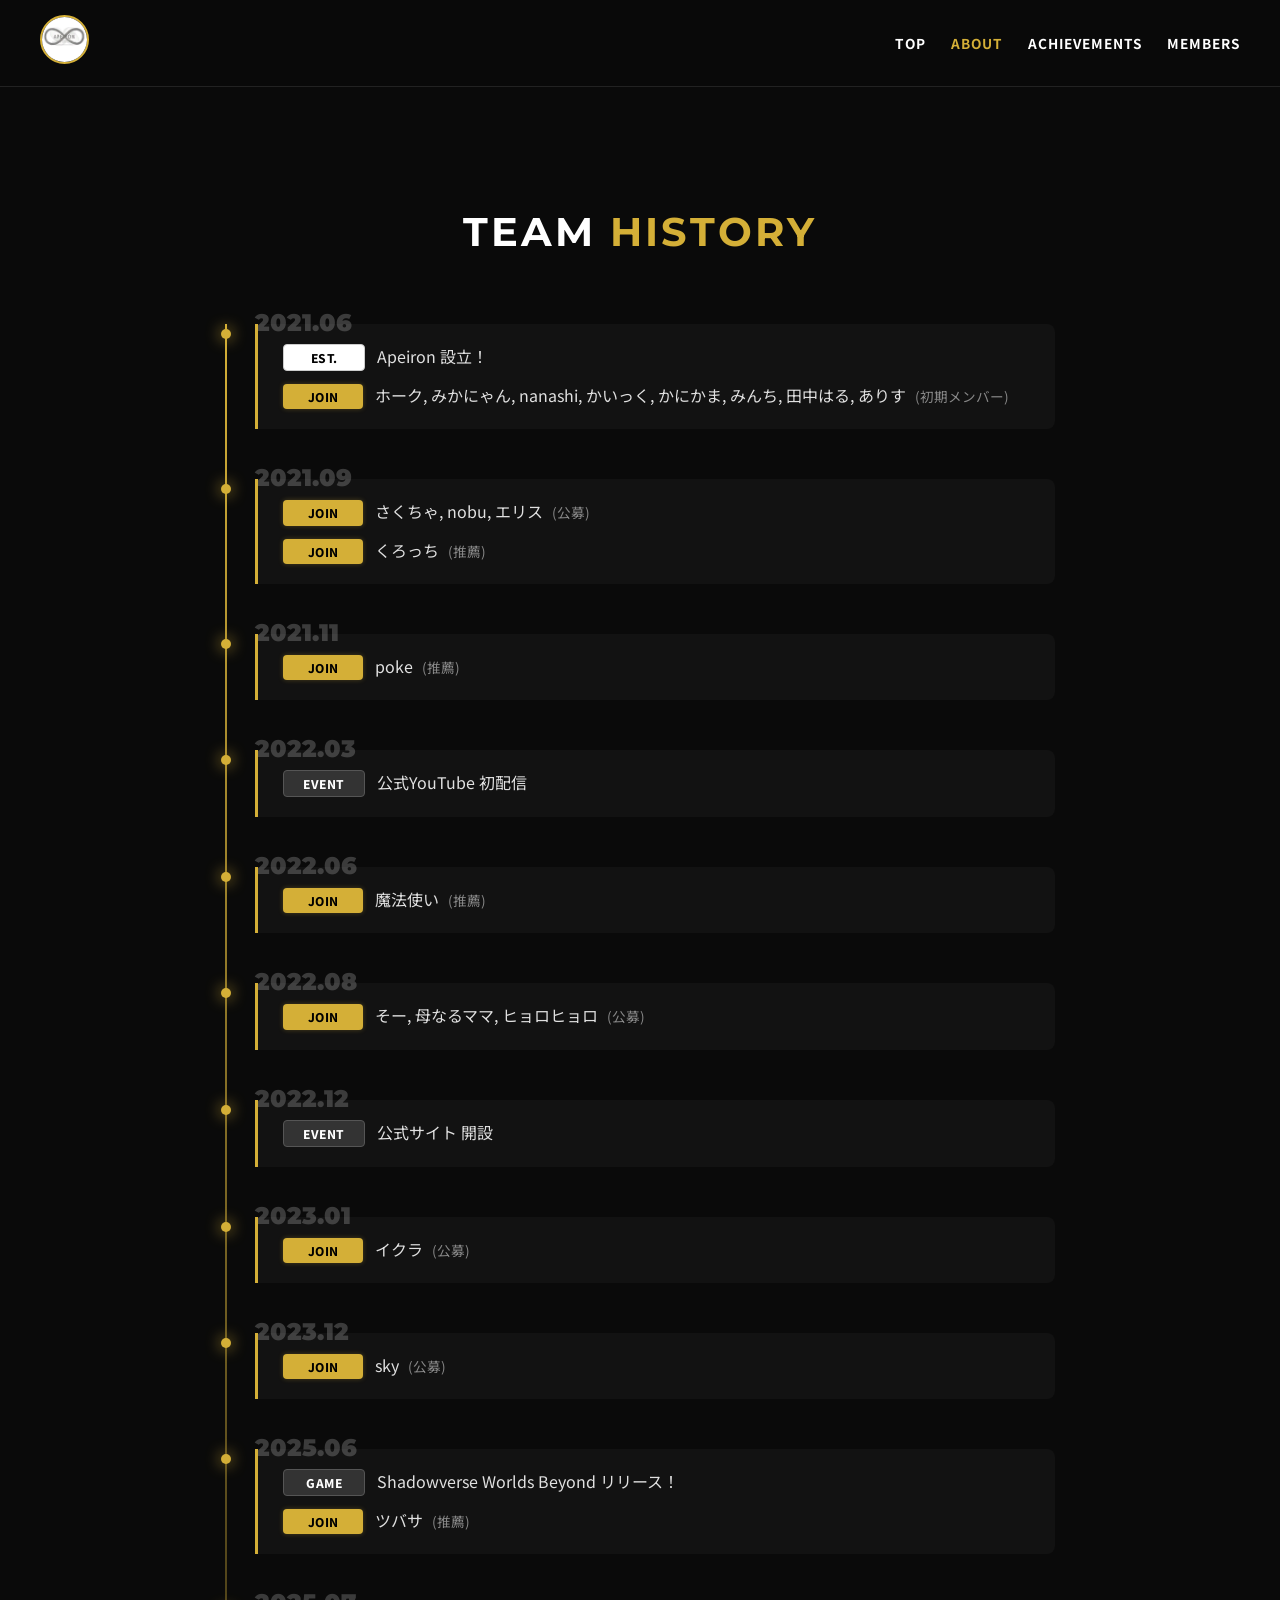
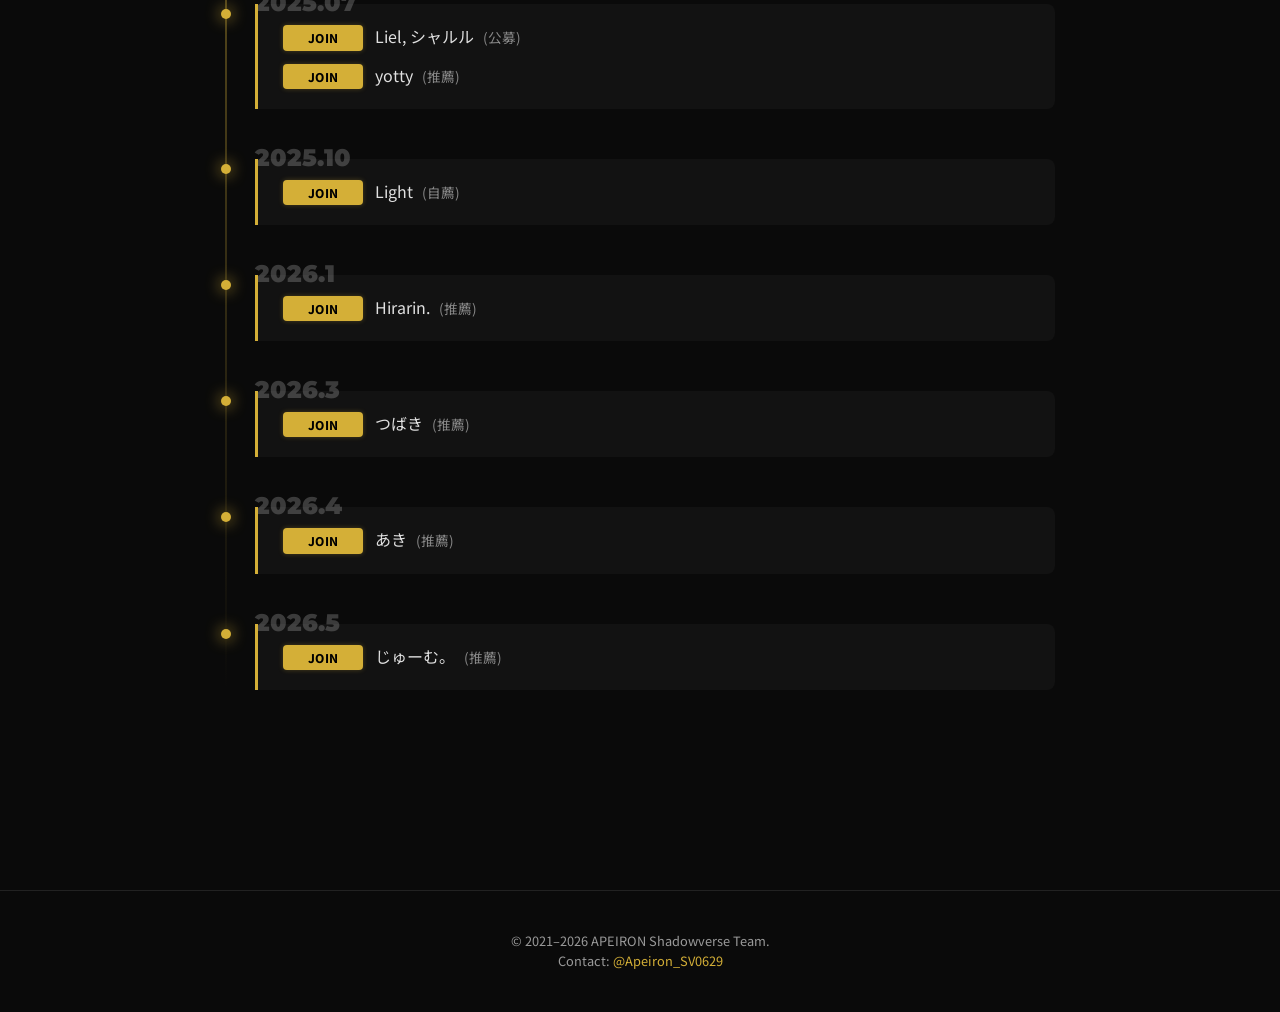
==== commit 5bb9f898: "feat: モバイルナビゲーションの開閉機能を追加し、スタイルを改善" ====
--- a/about.html
+++ b/about.html
@@ -27,14 +27,12 @@
     <link rel="apple-touch-icon" href="profile/Apeiron.jpg">
     <meta name="theme-color" content="#0a0a0a">
 
-    <script>document.documentElement.classList.add('js');</script>
     <link rel="stylesheet" href="style.css">
     <link rel="preconnect" href="https://fonts.googleapis.com">
     <link rel="preconnect" href="https://fonts.gstatic.com" crossorigin>
     <link
         href="https://fonts.googleapis.com/css2?family=Montserrat:wght@400;700;900&family=Noto+Sans+JP:wght@400;700&display=swap"
         rel="stylesheet">
-    <link rel="stylesheet" href="https://cdnjs.cloudflare.com/ajax/libs/font-awesome/6.5.2/css/all.min.css">
 </head>
 
 <body>
@@ -45,28 +43,31 @@
         <a href="index.html" class="logo">
             <img src="profile/Apeiron.jpg" alt="APEIRON" width="45" height="45" fetchpriority="high">
         </a>
-        <button class="nav-toggle" type="button" aria-label="メニューを開閉" aria-expanded="false"
-            aria-controls="site-nav">
-            <span></span><span></span><span></span>
+        <button class="nav-toggle" aria-expanded="false" aria-controls="primary-nav" aria-label="メニューを開く">
+            <span class="nav-toggle-bar"></span>
+            <span class="nav-toggle-bar"></span>
+            <span class="nav-toggle-bar"></span>
         </button>
-        <nav id="site-nav" aria-label="メインナビゲーション">
+        <nav id="primary-nav" aria-label="メインナビゲーション">
             <ul>
-                <li><a href="index.html">トップ</a></li>
-                <li><a href="about.html" class="active" aria-current="page">沿革</a></li>
-                <li><a href="achievements.html">実績</a></li>
-                <li><a href="members.html">メンバー</a></li>
+                <li><a href="index.html">TOP</a></li>
+                <li><a href="about.html" class="active">ABOUT</a></li>
+                <li><a href="achievements.html">ACHIEVEMENTS</a></li>
+                <li><a href="members.html">MEMBERS</a></li>
             </ul>
         </nav>
     </header>
 
     <main id="main" tabindex="-1">
 
+    <div class="header-spacer" aria-hidden="true"></div>
+
     <section class="section-container about-us">
         <h1 class="section-title">TEAM <span>HISTORY</span></h1>
 
         <div class="timeline">
             <!-- 2021.06 -->
-            <div class="timeline-item reveal">
+            <div class="timeline-item">
                 <span class="timeline-date">2021.06</span>
                 <div class="timeline-content history-log">
                     <div class="log-item">
@@ -82,7 +83,7 @@
             </div>
 
             <!-- 2021.09 -->
-            <div class="timeline-item reveal">
+            <div class="timeline-item">
                 <span class="timeline-date">2021.09</span>
                 <div class="timeline-content history-log">
                     <div class="log-item">
@@ -97,7 +98,7 @@
             </div>
 
             <!-- 2021.11 -->
-            <div class="timeline-item reveal">
+            <div class="timeline-item">
                 <span class="timeline-date">2021.11</span>
                 <div class="timeline-content history-log">
                     <div class="log-item">
@@ -108,7 +109,7 @@
             </div>
 
             <!-- 2022.03 -->
-            <div class="timeline-item reveal">
+            <div class="timeline-item">
                 <span class="timeline-date">2022.03</span>
                 <div class="timeline-content history-log">
                     <div class="log-item">
@@ -123,7 +124,7 @@
             </div>
 
             <!-- 2022.06 -->
-            <div class="timeline-item reveal">
+            <div class="timeline-item">
                 <span class="timeline-date">2022.06</span>
                 <div class="timeline-content history-log">
                     <div class="log-item">
@@ -134,7 +135,7 @@
             </div>
 
             <!-- 2022.08 -->
-            <div class="timeline-item reveal">
+            <div class="timeline-item">
                 <span class="timeline-date">2022.08</span>
                 <div class="timeline-content history-log">
                     <div class="log-item">
@@ -145,7 +146,7 @@
             </div>
 
             <!-- 2022.12 -->
-            <div class="timeline-item reveal">
+            <div class="timeline-item">
                 <span class="timeline-date">2022.12</span>
                 <div class="timeline-content history-log">
                     <div class="log-item">
@@ -156,7 +157,7 @@
             </div>
 
             <!-- 2023.01 -->
-            <div class="timeline-item reveal">
+            <div class="timeline-item">
                 <span class="timeline-date">2023.01</span>
                 <div class="timeline-content history-log">
                     <div class="log-item">
@@ -167,7 +168,7 @@
             </div>
 
             <!-- 2023.12 -->
-            <div class="timeline-item reveal">
+            <div class="timeline-item">
                 <span class="timeline-date">2023.12</span>
                 <div class="timeline-content history-log">
                     <div class="log-item">
@@ -178,7 +179,7 @@
             </div>
 
             <!-- 2025.06 -->
-            <div class="timeline-item reveal">
+            <div class="timeline-item">
                 <span class="timeline-date">2025.06</span>
                 <div class="timeline-content history-log">
                     <div class="log-item">
@@ -193,7 +194,7 @@
             </div>
 
             <!-- 2025.07 -->
-            <div class="timeline-item reveal">
+            <div class="timeline-item">
                 <span class="timeline-date">2025.07</span>
                 <div class="timeline-content history-log">
                     <div class="log-item">
@@ -208,7 +209,7 @@
             </div>
 
             <!-- 2025.10 -->
-            <div class="timeline-item reveal">
+            <div class="timeline-item">
                 <span class="timeline-date">2025.10</span>
                 <div class="timeline-content history-log">
                     <div class="log-item">
@@ -219,7 +220,7 @@
             </div>
 
             <!-- 2026.1 -->
-            <div class="timeline-item reveal">
+            <div class="timeline-item">
                 <span class="timeline-date">2026.1</span>
                 <div class="timeline-content history-log">
                     <div class="log-item">
@@ -230,7 +231,7 @@
             </div>
 
             <!-- 2026.3 -->
-            <div class="timeline-item reveal">
+            <div class="timeline-item">
                 <span class="timeline-date">2026.3</span>
                 <div class="timeline-content history-log">
                     <div class="log-item">
@@ -241,7 +242,7 @@
             </div>
 
             <!-- 2026.4 -->
-            <div class="timeline-item reveal">
+            <div class="timeline-item">
                 <span class="timeline-date">2026.4</span>
                 <div class="timeline-content history-log">
                     <div class="log-item">
@@ -252,7 +253,7 @@
             </div>
 
             <!-- 2026.5 -->
-            <div class="timeline-item reveal">
+            <div class="timeline-item">
                 <span class="timeline-date">2026.5</span>
                 <div class="timeline-content history-log">
                     <div class="log-item">
@@ -267,22 +268,11 @@
     </main>
 
     <footer>
-        <div class="footer-inner">
-            <p class="footer-copy">&copy; 2021&ndash;<span data-year>2026</span> APEIRON Shadowverse Team.</p>
-            <nav class="footer-links" aria-label="フッターナビゲーション">
-                <a href="index.html">TOP</a>
-                <a href="about.html">ABOUT</a>
-                <a href="achievements.html">ACHIEVEMENTS</a>
-                <a href="members.html">MEMBERS</a>
-            </nav>
-            <p class="footer-social">
-                <a href="https://twitter.com/Apeiron_SV0629" target="_blank" rel="noopener noreferrer"
-                    aria-label="公式X（@Apeiron_SV0629）"><i class="fa-brands fa-x-twitter" aria-hidden="true"></i></a>
-            </p>
-        </div>
+        &copy; 2021&ndash;<span id="footer-year">2026</span> APEIRON Shadowverse Team.<br>
+        Contact: <a href="https://twitter.com/Apeiron_SV0629" target="_blank" rel="noopener noreferrer">@Apeiron_SV0629</a>
     </footer>
 
-    <script src="main.js" defer></script>
+    <script src="site.js" defer></script>
 
 </body>
 
--- a/style.css
+++ b/style.css
@@ -9,15 +9,6 @@
     --accent: #D4AF37;
     /* Gold */
     --accent-glow: rgba(212, 175, 55, 0.5);
-    /* 固定ヘッダーの高さ（スペーサー用・スクロールオフセット用） */
-    --header-h: 76px;
-    color-scheme: dark;
-}
-
-@media (max-width: 768px) {
-    :root {
-        --header-h: 62px;
-    }
 }
 
 body {
@@ -71,6 +62,19 @@
 
 main:focus {
     outline: none;
+}
+
+/* アニメーション控えめ設定のユーザーへ配慮 */
+@media (prefers-reduced-motion: reduce) {
+
+    *,
+    *::before,
+    *::after {
+        animation-duration: 0.001ms !important;
+        animation-iteration-count: 1 !important;
+        transition-duration: 0.001ms !important;
+        scroll-behavior: auto !important;
+    }
 }
 
 /* --- ヘッダー --- */
@@ -117,6 +121,37 @@
     color: var(--accent);
 }
 
+/* --- モバイル用メニュー開閉ボタン（デスクトップでは非表示） --- */
+.nav-toggle {
+    display: none;
+    background: none;
+    border: 0;
+    padding: 8px;
+    cursor: pointer;
+    line-height: 0;
+}
+
+.nav-toggle-bar {
+    display: block;
+    width: 26px;
+    height: 2px;
+    background: var(--text-main);
+    margin: 6px 0;
+    transition: transform 0.3s, opacity 0.3s;
+}
+
+.nav-toggle[aria-expanded="true"] .nav-toggle-bar:nth-child(1) {
+    transform: translateY(8px) rotate(45deg);
+}
+
+.nav-toggle[aria-expanded="true"] .nav-toggle-bar:nth-child(2) {
+    opacity: 0;
+}
+
+.nav-toggle[aria-expanded="true"] .nav-toggle-bar:nth-child(3) {
+    transform: translateY(-8px) rotate(-45deg);
+}
+
 /* --- ヒーローセクション --- */
 .hero {
     height: 80vh;
@@ -197,6 +232,24 @@
     border-bottom: 1px solid var(--accent);
     padding-bottom: 10px;
     display: inline-block;
+}
+
+/* 情報カード内の説明文 */
+.info-card-note {
+    color: #ccc;
+    margin-top: 10px;
+}
+
+/* 情報カード内のテキストリンク（「公式Xへ連絡する →」など） */
+.card-link {
+    display: inline-block;
+    margin-top: 15px;
+    color: var(--accent);
+    border-bottom: 1px solid var(--accent);
+}
+
+.card-link:hover {
+    opacity: 0.8;
 }
 
 .status-badge {
@@ -284,6 +337,11 @@
 
 
 /* --- 共通セクション --- */
+/* 固定ヘッダー分の余白を確保するスペーサー（下層ページ用） */
+.header-spacer {
+    height: 100px;
+}
+
 .section-container {
     padding: 100px 10%;
 }
@@ -611,10 +669,44 @@
     z-index: 1;
 }
 
+/* --- トップページ：ハイライト（実績抜粋） --- */
+.top-spotlight-section {
+    padding: 60px 10% 0;
+}
+
+/* スポットライトをリンクとして使う場合（トップページ） */
+a.achievement-spotlight {
+    display: block;
+    color: inherit;
+    text-decoration: none;
+    transition: transform 0.3s, box-shadow 0.3s, border-color 0.3s;
+}
+
+a.achievement-spotlight:hover {
+    transform: translateY(-3px);
+    border-color: var(--accent);
+    box-shadow: 0 0 60px rgba(212, 175, 55, 0.30), inset 0 0 30px rgba(212, 175, 55, 0.07);
+}
+
+.spotlight-cta {
+    display: inline-block;
+    margin-top: 18px;
+    color: var(--accent);
+    font-size: 0.8rem;
+    font-weight: 700;
+    letter-spacing: 1px;
+    position: relative;
+    z-index: 1;
+}
+
 @media (max-width: 768px) {
     .achievement-spotlight {
         padding: 30px 22px;
         margin-bottom: 40px;
+    }
+
+    .top-spotlight-section {
+        padding: 40px 5% 0;
     }
 }
 
@@ -640,6 +732,16 @@
 .achievements li i {
     color: var(--accent);
     font-size: 1.5rem;
+}
+
+/* 実績リスト内の小見出し（「個人実績」など） */
+.achievements li.achievements-subhead {
+    margin-top: 30px;
+    border-top: 1px solid #333;
+    border-bottom: none;
+    padding-top: 30px;
+    font-weight: bold;
+    color: var(--accent);
 }
 
 /* --- フッター --- */
@@ -653,24 +755,62 @@
     margin-top: 50px;
 }
 
+footer a {
+    color: var(--accent);
+}
+
+footer a:hover {
+    opacity: 0.8;
+}
+
 @media (max-width: 768px) {
     header {
-        padding: 15px 20px;
+        padding: 12px 20px;
+    }
+
+    /* モバイル: ハンバーガーメニュー表示 */
+    .nav-toggle {
+        display: block;
+    }
+
+    /* モバイル: ナビはヘッダー下に開くドロップダウン */
+    nav {
+        position: absolute;
+        top: 100%;
+        left: 0;
+        right: 0;
+        background: rgba(10, 10, 10, 0.98);
+        -webkit-backdrop-filter: blur(10px);
+        backdrop-filter: blur(10px);
+        border-bottom: 1px solid rgba(255, 255, 255, 0.1);
+        max-height: 0;
+        overflow: hidden;
+        transition: max-height 0.3s ease;
+    }
+
+    nav.open {
+        max-height: 80vh;
+    }
+
+    nav ul {
         flex-direction: column;
-        gap: 15px;
-    }
-
-    nav ul {
-        gap: 15px;
-        flex-wrap: wrap;
-        justify-content: center;
+        gap: 0;
+        padding: 8px 0;
+    }
+
+    nav ul li {
+        width: 100%;
+    }
+
+    nav ul li a {
+        display: block;
+        padding: 14px 24px;
     }
 
     .hero {
-        padding-top: 160px;
+        padding-top: 110px;
         height: auto;
         min-height: 60vh;
-        font-size: 3rem;
     }
 
     .section-container {
@@ -679,6 +819,14 @@
     }
 
     .top-info-section {
+        padding: 40px 5%;
+    }
+
+    .top-nav-section {
+        padding: 0 5% 60px;
+    }
+
+    .info-grid {
         grid-template-columns: 1fr;
     }
 
@@ -699,660 +847,4 @@
         width: 80px;
         height: 80px;
     }
-}
-
-
-/* ========================================================================
-   UI/UX リフレッシュ (2026)
-   既存のダーク＋ゴールドのデザインは維持し、ナビ・スクロール体験・
-   各ページのレイアウトを強化するための追記ブロック。
-   （後段のルールほど優先されるため、既存ルールをここで上書きします）
-   ======================================================================== */
-
-/* --- レイアウト基盤：固定ヘッダー分の余白を変数で統一 --- */
-/* オフキャンバスのモバイルメニューが横スクロールを生まないための保険。
-   overflow-x: clip はスクロールコンテナを作らないためスムーススクロール等に影響しない。 */
-body {
-    overflow-x: clip;
-}
-
-main {
-    padding-top: var(--header-h);
-}
-
-/* トップのヒーローだけはヘッダー背後まで回り込ませる */
-.hero {
-    height: auto;
-    min-height: 82vh;
-    margin-top: calc(var(--header-h) * -1);
-    padding-top: var(--header-h);
-    box-sizing: border-box;
-}
-
-.section-container {
-    padding: 60px 10% 100px;
-}
-
-/* アンカー遷移時に固定ヘッダーへ隠れないように */
-[id] {
-    scroll-margin-top: calc(var(--header-h) + 20px);
-}
-
-/* --- ヘッダー：スクロールで引き締め --- */
-header {
-    transition: padding 0.25s ease, background 0.25s ease, box-shadow 0.25s ease;
-}
-
-header.scrolled {
-    padding-top: 9px;
-    padding-bottom: 9px;
-    box-shadow: 0 6px 24px rgba(0, 0, 0, 0.55);
-}
-
-.logo img {
-    transition: height 0.25s ease;
-}
-
-header.scrolled .logo img {
-    height: 38px;
-}
-
-/* アクティブなナビ項目の下線インジケータ */
-nav a {
-    position: relative;
-}
-
-nav a.active::after {
-    content: '';
-    position: absolute;
-    left: 0;
-    right: 0;
-    bottom: -6px;
-    height: 2px;
-    background: var(--accent);
-    border-radius: 2px;
-}
-
-/* --- ハンバーガーメニュー（モバイルのみ表示） --- */
-.nav-toggle {
-    display: none;
-    width: 44px;
-    height: 44px;
-    padding: 10px;
-    background: none;
-    border: 0;
-    cursor: pointer;
-    z-index: 1100;
-}
-
-.nav-toggle span {
-    display: block;
-    width: 100%;
-    height: 2px;
-    background: var(--text-main);
-    border-radius: 2px;
-    transition: transform 0.3s ease, opacity 0.2s ease;
-}
-
-.nav-toggle span + span {
-    margin-top: 6px;
-}
-
-body.nav-open .nav-toggle span:nth-child(1) {
-    transform: translateY(8px) rotate(45deg);
-}
-
-body.nav-open .nav-toggle span:nth-child(2) {
-    opacity: 0;
-}
-
-body.nav-open .nav-toggle span:nth-child(3) {
-    transform: translateY(-8px) rotate(-45deg);
-}
-
-.nav-overlay {
-    position: fixed;
-    inset: 0;
-    background: rgba(0, 0, 0, 0.6);
-    -webkit-backdrop-filter: blur(2px);
-    backdrop-filter: blur(2px);
-    opacity: 0;
-    pointer-events: none;
-    transition: opacity 0.3s ease;
-    z-index: 1050;
-}
-
-body.nav-open .nav-overlay {
-    opacity: 1;
-    pointer-events: auto;
-}
-
-/* --- スクロール入場アニメーション --- */
-/* JS が動く環境（html.js）でのみ初期状態を隠す。
-   JS 無効・読込失敗時はそのまま表示されるためコンテンツが消えない。 */
-.js .reveal {
-    opacity: 0;
-    transform: translateY(24px);
-    transition: opacity 0.6s ease, transform 0.6s ease;
-    will-change: opacity, transform;
-}
-
-.js .reveal.is-visible {
-    opacity: 1;
-    transform: none;
-}
-
-@media (scripting: none) {
-    .reveal {
-        opacity: 1 !important;
-        transform: none !important;
-    }
-}
-
-/* --- ページ上部へ戻るボタン（JSで生成） --- */
-.to-top {
-    position: fixed;
-    right: 20px;
-    bottom: 20px;
-    width: 46px;
-    height: 46px;
-    border-radius: 50%;
-    border: 0;
-    background: var(--accent);
-    color: #000;
-    font-size: 1.15rem;
-    display: grid;
-    place-items: center;
-    cursor: pointer;
-    opacity: 0;
-    pointer-events: none;
-    transform: translateY(12px);
-    transition: opacity 0.3s ease, transform 0.3s ease, box-shadow 0.3s ease;
-    box-shadow: 0 4px 16px rgba(0, 0, 0, 0.45);
-    z-index: 900;
-}
-
-.to-top.show {
-    opacity: 1;
-    pointer-events: auto;
-    transform: none;
-}
-
-.to-top:hover {
-    box-shadow: 0 6px 22px var(--accent-glow);
-}
-
-/* --- ヒーロー：CTA・ハイライト・スクロール誘導 --- */
-.hero h1 {
-    animation: hero-fade 0.8s ease both;
-}
-
-.hero p {
-    animation: hero-fade 0.8s ease 0.12s both;
-}
-
-.hero .hero-highlight {
-    animation: hero-fade 0.8s ease 0.24s both;
-}
-
-.hero .hero-actions {
-    animation: hero-fade 0.8s ease 0.36s both;
-}
-
-@keyframes hero-fade {
-    from {
-        opacity: 0;
-        transform: translateY(22px);
-    }
-
-    to {
-        opacity: 1;
-        transform: none;
-    }
-}
-
-.hero .hero-highlight {
-    display: inline-flex;
-    align-items: center;
-    gap: 10px;
-    max-width: 100%;
-    margin: 26px 0 0;
-    padding: 8px 18px;
-    border: 1px solid rgba(212, 175, 55, 0.4);
-    border-radius: 50px;
-    background: rgba(212, 175, 55, 0.06);
-    font-size: 0.8rem;
-    letter-spacing: 1px;
-    color: var(--text-sub);
-}
-
-.hero .hero-highlight span {
-    letter-spacing: 1px;
-}
-
-.hero .hero-highlight strong {
-    color: var(--accent);
-    font-family: 'Montserrat', sans-serif;
-    letter-spacing: 1px;
-}
-
-.hero .hero-actions {
-    display: flex;
-    flex-wrap: wrap;
-    gap: 16px;
-    justify-content: center;
-    margin-top: 34px;
-}
-
-.btn {
-    display: inline-flex;
-    align-items: center;
-    gap: 9px;
-    padding: 13px 28px;
-    border-radius: 50px;
-    border: 1px solid transparent;
-    font-family: 'Montserrat', sans-serif;
-    font-weight: 700;
-    font-size: 0.85rem;
-    letter-spacing: 1.5px;
-    text-transform: uppercase;
-    cursor: pointer;
-    transition: transform 0.25s ease, box-shadow 0.25s ease, background 0.25s ease, border-color 0.25s ease;
-}
-
-.btn-primary {
-    background: linear-gradient(135deg, #D4AF37 0%, #b8912a 100%);
-    color: #000;
-    box-shadow: 0 0 24px rgba(212, 175, 55, 0.3);
-}
-
-.btn-primary:hover {
-    transform: translateY(-2px);
-    box-shadow: 0 0 34px rgba(212, 175, 55, 0.5);
-}
-
-.btn-ghost {
-    border-color: rgba(212, 175, 55, 0.5);
-    color: var(--accent);
-}
-
-.btn-ghost:hover {
-    background: rgba(212, 175, 55, 0.1);
-    border-color: var(--accent);
-    transform: translateY(-2px);
-}
-
-.hero-scroll {
-    position: absolute;
-    left: 50%;
-    bottom: 22px;
-    transform: translateX(-50%);
-    color: var(--text-sub);
-    font-size: 1.2rem;
-    animation: hero-bob 2s ease-in-out infinite;
-}
-
-.hero-scroll:hover {
-    color: var(--accent);
-}
-
-@keyframes hero-bob {
-    0%,
-    100% {
-        transform: translateX(-50%) translateY(0);
-    }
-
-    50% {
-        transform: translateX(-50%) translateY(9px);
-    }
-}
-
-/* --- トップ：NEWS カード（インラインstyleの置き換え） --- */
-.info-card {
-    display: flex;
-    flex-direction: column;
-}
-
-.info-card__body {
-    color: var(--text-sub);
-    margin-top: 12px;
-}
-
-.info-card__link {
-    display: inline-flex;
-    align-items: center;
-    gap: 6px;
-    align-self: flex-start;
-    margin-top: 16px;
-    color: var(--accent);
-    border-bottom: 1px solid var(--accent);
-}
-
-.info-card__link:hover {
-    color: #f5d97b;
-    border-color: #f5d97b;
-}
-
-.x-embed {
-    min-height: 200px;
-}
-
-/* --- トップ：MENU ナビカード --- */
-.nav-card {
-    flex-direction: column;
-    gap: 10px;
-    height: auto;
-    min-height: 160px;
-    padding: 28px 20px;
-}
-
-.nav-card__icon {
-    font-size: 1.7rem;
-    color: var(--accent);
-}
-
-.nav-card__desc {
-    color: var(--text-sub);
-    font-size: 0.82rem;
-    letter-spacing: 0.5px;
-}
-
-.nav-card__arrow {
-    color: var(--accent);
-    font-size: 0.85rem;
-    transition: transform 0.3s ease;
-}
-
-.nav-card:hover .nav-card__arrow {
-    transform: translateX(6px);
-}
-
-/* --- ACHIEVEMENTS：実績チップ・凡例・グループ見出し --- */
-.spotlight-meta {
-    display: flex;
-    flex-wrap: wrap;
-    gap: 10px;
-    justify-content: center;
-    margin-top: 20px;
-    position: relative;
-    z-index: 1;
-}
-
-.spotlight-meta span {
-    padding: 6px 14px;
-    border-radius: 50px;
-    font-family: 'Montserrat', sans-serif;
-    font-weight: 700;
-    font-size: 0.72rem;
-    letter-spacing: 1px;
-    color: var(--accent);
-    background: rgba(212, 175, 55, 0.15);
-    border: 1px solid rgba(212, 175, 55, 0.4);
-}
-
-.ach-legend {
-    display: flex;
-    flex-wrap: wrap;
-    gap: 12px 22px;
-    justify-content: center;
-    max-width: 800px;
-    margin: 0 auto 44px;
-    padding: 16px 20px;
-    border: 1px solid #333;
-    border-radius: 10px;
-    background: var(--card-bg);
-    font-size: 0.8rem;
-    color: var(--text-sub);
-}
-
-.ach-legend span {
-    display: inline-flex;
-    align-items: center;
-    gap: 7px;
-}
-
-.ach-legend i {
-    color: var(--accent);
-}
-
-.ach-group {
-    max-width: 800px;
-    margin: 0 auto 44px;
-}
-
-.ach-group h2 {
-    font-family: 'Montserrat', sans-serif;
-    font-size: 1.15rem;
-    letter-spacing: 2px;
-    text-transform: uppercase;
-    color: var(--accent);
-    border-bottom: 1px solid #333;
-    padding-bottom: 10px;
-    margin-bottom: 4px;
-}
-
-.ach-group ul {
-    margin: 0;
-    max-width: none;
-}
-
-.ach-group li:last-child {
-    border-bottom: 0;
-}
-
-/* 個人実績のカテゴリ小見出し */
-.ach-subhead {
-    font-family: 'Montserrat', 'Noto Sans JP', sans-serif;
-    font-size: 0.95rem;
-    font-weight: 700;
-    letter-spacing: 1px;
-    color: var(--text-main);
-    margin: 30px 0 2px;
-    padding-left: 12px;
-    border-left: 3px solid var(--accent);
-}
-
-.ach-subhead:first-of-type {
-    margin-top: 16px;
-}
-
-/* --- MEMBERS：note リンクのダークテーマ化・X ボタンのハンドル表示 --- */
-.note-links {
-    margin: 48px auto 0;
-    max-width: 820px;
-    display: flex;
-    flex-wrap: wrap;
-    gap: 12px;
-    align-items: center;
-    justify-content: center;
-    padding: 20px;
-    background: var(--card-bg);
-    border: 1px solid #333;
-    border-radius: 12px;
-}
-
-.note-links a {
-    display: inline-flex;
-    align-items: center;
-    gap: 8px;
-    padding: 10px 16px;
-    background: #111;
-    color: var(--text-main);
-    border: 1px solid #333;
-    border-radius: 8px;
-    font-weight: 700;
-    font-size: 0.9rem;
-    transition: transform 0.15s ease, border-color 0.15s ease, color 0.15s ease;
-}
-
-.note-links a:hover {
-    transform: translateY(-3px);
-    border-color: var(--accent);
-    color: var(--accent);
-}
-
-.note-links i {
-    color: var(--accent);
-}
-
-.x-btn {
-    position: relative;
-}
-
-.x-btn::after {
-    content: attr(data-handle);
-    position: absolute;
-    left: 50%;
-    bottom: calc(100% + 8px);
-    transform: translateX(-50%) translateY(4px);
-    padding: 3px 9px;
-    background: #000;
-    border: 1px solid var(--accent);
-    border-radius: 6px;
-    color: var(--accent);
-    font-family: 'Montserrat', sans-serif;
-    font-size: 0.7rem;
-    white-space: nowrap;
-    opacity: 0;
-    pointer-events: none;
-    transition: opacity 0.2s ease, transform 0.2s ease;
-}
-
-.x-btn[data-handle]:hover::after,
-.x-btn[data-handle]:focus-visible::after {
-    opacity: 1;
-    transform: translateX(-50%);
-}
-
-/* --- フッター：3ブロック構成 --- */
-footer {
-    margin-top: 60px;
-    padding: 40px 20px;
-}
-
-.footer-inner {
-    max-width: 1000px;
-    margin: 0 auto;
-    display: flex;
-    flex-direction: column;
-    align-items: center;
-    gap: 16px;
-}
-
-.footer-copy {
-    margin: 0;
-}
-
-.footer-links {
-    display: flex;
-    flex-wrap: wrap;
-    gap: 20px;
-    justify-content: center;
-}
-
-.footer-links a {
-    font-family: 'Montserrat', sans-serif;
-    font-size: 0.75rem;
-    letter-spacing: 1px;
-    text-transform: uppercase;
-}
-
-.footer-links a:hover {
-    color: var(--accent);
-}
-
-.footer-social {
-    margin: 0;
-}
-
-.footer-social a {
-    font-size: 1.15rem;
-    color: var(--text-main);
-}
-
-.footer-social a:hover {
-    color: var(--accent);
-}
-
-/* --- モバイル調整（既存 @media ルールをここで上書き） --- */
-@media (max-width: 768px) {
-    header {
-        flex-direction: row;
-        padding: 10px 18px;
-        gap: 0;
-    }
-
-    .nav-toggle {
-        display: block;
-    }
-
-    #site-nav {
-        position: fixed;
-        top: 0;
-        right: 0;
-        bottom: 0;
-        width: min(78vw, 320px);
-        padding: calc(var(--header-h) + 24px) 28px 40px;
-        background: #111;
-        border-left: 1px solid rgba(255, 255, 255, 0.1);
-        transform: translateX(100%);
-        transition: transform 0.3s ease;
-        z-index: 1080;
-        overflow-y: auto;
-    }
-
-    body.nav-open #site-nav {
-        transform: translateX(0);
-    }
-
-    #site-nav ul {
-        flex-direction: column;
-        gap: 4px;
-    }
-
-    #site-nav a {
-        display: block;
-        padding: 14px 8px;
-        font-size: 1rem;
-        border-bottom: 1px solid rgba(255, 255, 255, 0.07);
-    }
-
-    nav a.active::after {
-        display: none;
-    }
-
-    .hero {
-        min-height: 78vh;
-    }
-
-    .hero .hero-actions .btn {
-        width: 100%;
-        justify-content: center;
-    }
-
-    .info-grid {
-        grid-template-columns: 1fr;
-    }
-}
-
-/* --- 「視差効果を減らす」設定を尊重 --- */
-@media (prefers-reduced-motion: reduce) {
-
-    *,
-    *::before,
-    *::after {
-        animation-duration: 0.001ms !important;
-        animation-iteration-count: 1 !important;
-        transition-duration: 0.001ms !important;
-        scroll-behavior: auto !important;
-    }
-
-    .reveal {
-        opacity: 1 !important;
-        transform: none !important;
-    }
-
-    .hero-scroll {
-        display: none;
-    }
 }
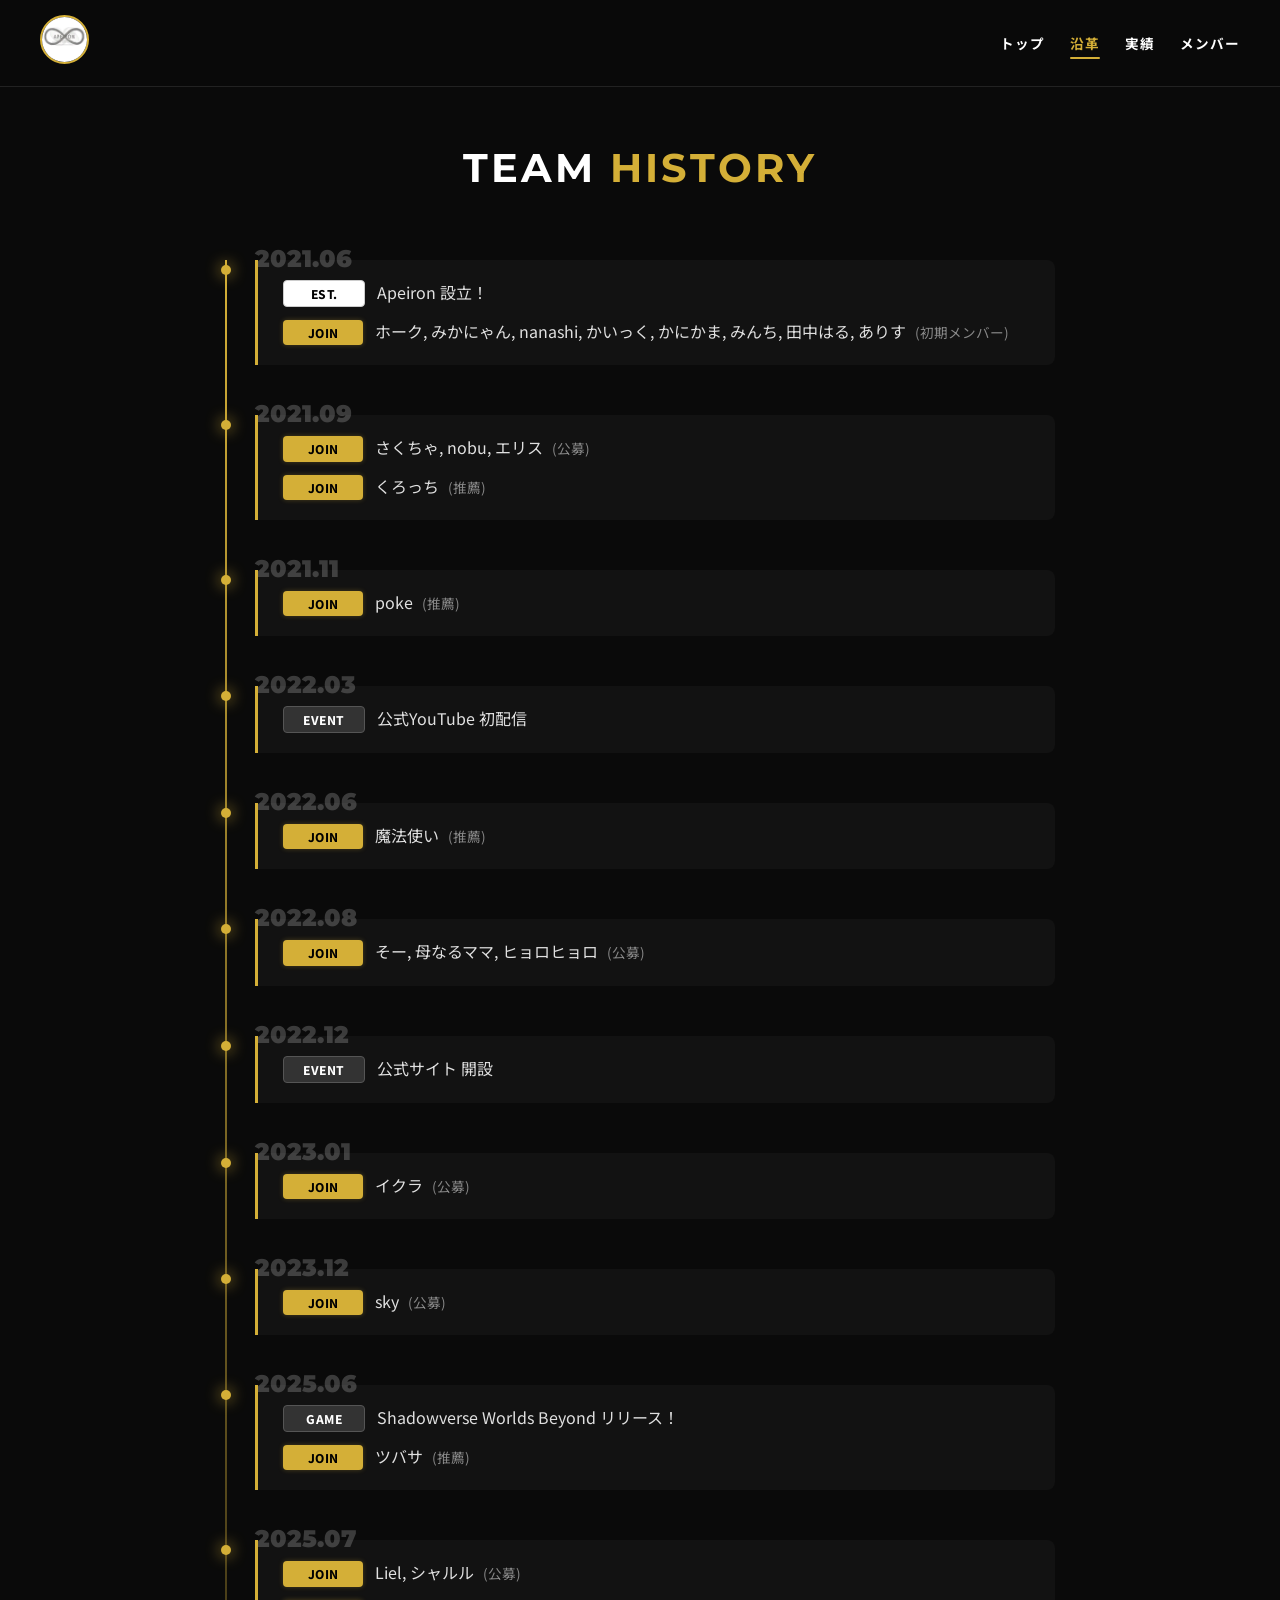
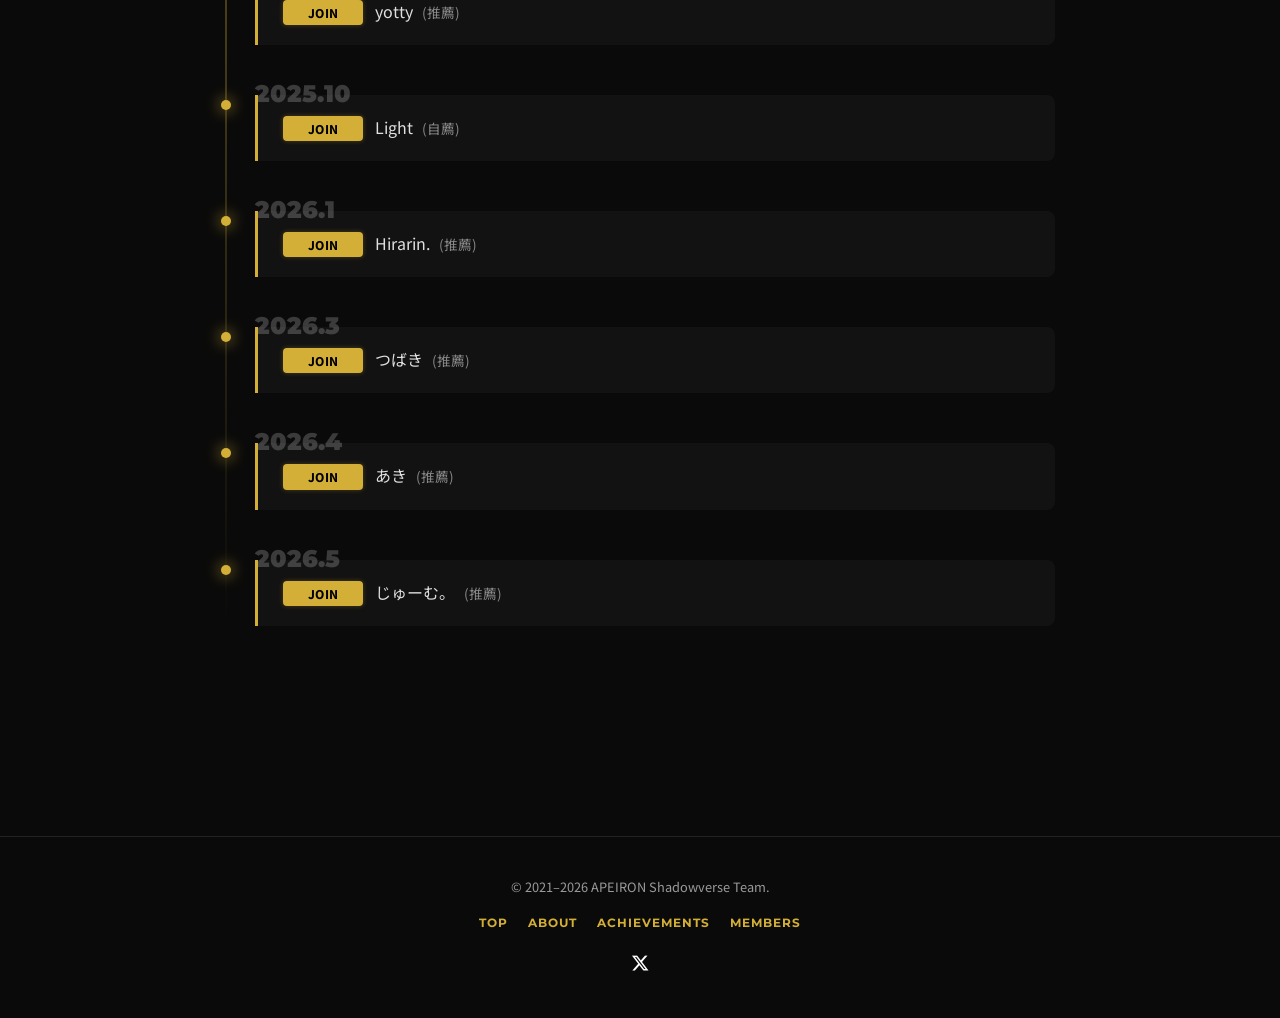
==== commit b837e49c: "Merge branch 'main' of https://github.com/qkccc/apeiron-site # Conflicts: #	about.html #	achievement" ====
--- a/about.html
+++ b/about.html
@@ -27,12 +27,18 @@
     <link rel="apple-touch-icon" href="profile/Apeiron.jpg">
     <meta name="theme-color" content="#0a0a0a">
 
+    <script>document.documentElement.classList.add('js');</script>
     <link rel="stylesheet" href="style.css">
     <link rel="preconnect" href="https://fonts.googleapis.com">
     <link rel="preconnect" href="https://fonts.gstatic.com" crossorigin>
     <link
         href="https://fonts.googleapis.com/css2?family=Montserrat:wght@400;700;900&family=Noto+Sans+JP:wght@400;700&display=swap"
         rel="stylesheet">
+    <link rel="stylesheet" href="https://cdnjs.cloudflare.com/ajax/libs/font-awesome/6.5.2/css/all.min.css">
+    <script>
+        window.va = window.va || function () { (window.vaq = window.vaq || []).push(arguments); };
+    </script>
+    <script defer src="/_vercel/web-analytics/script.js"></script>
 </head>
 
 <body>
@@ -43,31 +49,28 @@
         <a href="index.html" class="logo">
             <img src="profile/Apeiron.jpg" alt="APEIRON" width="45" height="45" fetchpriority="high">
         </a>
-        <button class="nav-toggle" aria-expanded="false" aria-controls="primary-nav" aria-label="メニューを開く">
-            <span class="nav-toggle-bar"></span>
-            <span class="nav-toggle-bar"></span>
-            <span class="nav-toggle-bar"></span>
+        <button class="nav-toggle" type="button" aria-label="メニューを開閉" aria-expanded="false"
+            aria-controls="site-nav">
+            <span></span><span></span><span></span>
         </button>
-        <nav id="primary-nav" aria-label="メインナビゲーション">
+        <nav id="site-nav" aria-label="メインナビゲーション">
             <ul>
-                <li><a href="index.html">TOP</a></li>
-                <li><a href="about.html" class="active">ABOUT</a></li>
-                <li><a href="achievements.html">ACHIEVEMENTS</a></li>
-                <li><a href="members.html">MEMBERS</a></li>
+                <li><a href="index.html">トップ</a></li>
+                <li><a href="about.html" class="active" aria-current="page">沿革</a></li>
+                <li><a href="achievements.html">実績</a></li>
+                <li><a href="members.html">メンバー</a></li>
             </ul>
         </nav>
     </header>
 
     <main id="main" tabindex="-1">
 
-    <div class="header-spacer" aria-hidden="true"></div>
-
     <section class="section-container about-us">
         <h1 class="section-title">TEAM <span>HISTORY</span></h1>
 
         <div class="timeline">
             <!-- 2021.06 -->
-            <div class="timeline-item">
+            <div class="timeline-item reveal">
                 <span class="timeline-date">2021.06</span>
                 <div class="timeline-content history-log">
                     <div class="log-item">
@@ -83,7 +86,7 @@
             </div>
 
             <!-- 2021.09 -->
-            <div class="timeline-item">
+            <div class="timeline-item reveal">
                 <span class="timeline-date">2021.09</span>
                 <div class="timeline-content history-log">
                     <div class="log-item">
@@ -98,7 +101,7 @@
             </div>
 
             <!-- 2021.11 -->
-            <div class="timeline-item">
+            <div class="timeline-item reveal">
                 <span class="timeline-date">2021.11</span>
                 <div class="timeline-content history-log">
                     <div class="log-item">
@@ -109,7 +112,7 @@
             </div>
 
             <!-- 2022.03 -->
-            <div class="timeline-item">
+            <div class="timeline-item reveal">
                 <span class="timeline-date">2022.03</span>
                 <div class="timeline-content history-log">
                     <div class="log-item">
@@ -124,7 +127,7 @@
             </div>
 
             <!-- 2022.06 -->
-            <div class="timeline-item">
+            <div class="timeline-item reveal">
                 <span class="timeline-date">2022.06</span>
                 <div class="timeline-content history-log">
                     <div class="log-item">
@@ -135,7 +138,7 @@
             </div>
 
             <!-- 2022.08 -->
-            <div class="timeline-item">
+            <div class="timeline-item reveal">
                 <span class="timeline-date">2022.08</span>
                 <div class="timeline-content history-log">
                     <div class="log-item">
@@ -146,7 +149,7 @@
             </div>
 
             <!-- 2022.12 -->
-            <div class="timeline-item">
+            <div class="timeline-item reveal">
                 <span class="timeline-date">2022.12</span>
                 <div class="timeline-content history-log">
                     <div class="log-item">
@@ -157,7 +160,7 @@
             </div>
 
             <!-- 2023.01 -->
-            <div class="timeline-item">
+            <div class="timeline-item reveal">
                 <span class="timeline-date">2023.01</span>
                 <div class="timeline-content history-log">
                     <div class="log-item">
@@ -168,7 +171,7 @@
             </div>
 
             <!-- 2023.12 -->
-            <div class="timeline-item">
+            <div class="timeline-item reveal">
                 <span class="timeline-date">2023.12</span>
                 <div class="timeline-content history-log">
                     <div class="log-item">
@@ -179,7 +182,7 @@
             </div>
 
             <!-- 2025.06 -->
-            <div class="timeline-item">
+            <div class="timeline-item reveal">
                 <span class="timeline-date">2025.06</span>
                 <div class="timeline-content history-log">
                     <div class="log-item">
@@ -194,7 +197,7 @@
             </div>
 
             <!-- 2025.07 -->
-            <div class="timeline-item">
+            <div class="timeline-item reveal">
                 <span class="timeline-date">2025.07</span>
                 <div class="timeline-content history-log">
                     <div class="log-item">
@@ -209,7 +212,7 @@
             </div>
 
             <!-- 2025.10 -->
-            <div class="timeline-item">
+            <div class="timeline-item reveal">
                 <span class="timeline-date">2025.10</span>
                 <div class="timeline-content history-log">
                     <div class="log-item">
@@ -220,7 +223,7 @@
             </div>
 
             <!-- 2026.1 -->
-            <div class="timeline-item">
+            <div class="timeline-item reveal">
                 <span class="timeline-date">2026.1</span>
                 <div class="timeline-content history-log">
                     <div class="log-item">
@@ -231,7 +234,7 @@
             </div>
 
             <!-- 2026.3 -->
-            <div class="timeline-item">
+            <div class="timeline-item reveal">
                 <span class="timeline-date">2026.3</span>
                 <div class="timeline-content history-log">
                     <div class="log-item">
@@ -242,7 +245,7 @@
             </div>
 
             <!-- 2026.4 -->
-            <div class="timeline-item">
+            <div class="timeline-item reveal">
                 <span class="timeline-date">2026.4</span>
                 <div class="timeline-content history-log">
                     <div class="log-item">
@@ -253,7 +256,7 @@
             </div>
 
             <!-- 2026.5 -->
-            <div class="timeline-item">
+            <div class="timeline-item reveal">
                 <span class="timeline-date">2026.5</span>
                 <div class="timeline-content history-log">
                     <div class="log-item">
@@ -268,11 +271,22 @@
     </main>
 
     <footer>
-        &copy; 2021&ndash;<span id="footer-year">2026</span> APEIRON Shadowverse Team.<br>
-        Contact: <a href="https://twitter.com/Apeiron_SV0629" target="_blank" rel="noopener noreferrer">@Apeiron_SV0629</a>
+        <div class="footer-inner">
+            <p class="footer-copy">&copy; 2021&ndash;<span data-year>2026</span> APEIRON Shadowverse Team.</p>
+            <nav class="footer-links" aria-label="フッターナビゲーション">
+                <a href="index.html">TOP</a>
+                <a href="about.html">ABOUT</a>
+                <a href="achievements.html">ACHIEVEMENTS</a>
+                <a href="members.html">MEMBERS</a>
+            </nav>
+            <p class="footer-social">
+                <a href="https://twitter.com/Apeiron_SV0629" target="_blank" rel="noopener noreferrer"
+                    aria-label="公式X（@Apeiron_SV0629）"><i class="fa-brands fa-x-twitter" aria-hidden="true"></i></a>
+            </p>
+        </div>
     </footer>
 
-    <script src="site.js" defer></script>
+    <script src="main.js" defer></script>
 
 </body>
 
--- a/style.css
+++ b/style.css
@@ -9,6 +9,15 @@
     --accent: #D4AF37;
     /* Gold */
     --accent-glow: rgba(212, 175, 55, 0.5);
+    /* 固定ヘッダーの高さ（スペーサー用・スクロールオフセット用） */
+    --header-h: 76px;
+    color-scheme: dark;
+}
+
+@media (max-width: 768px) {
+    :root {
+        --header-h: 62px;
+    }
 }
 
 body {
@@ -847,4 +856,644 @@
         width: 80px;
         height: 80px;
     }
+}
+
+
+/* ========================================================================
+   UI/UX リフレッシュ (2026)
+   既存のダーク＋ゴールドのデザインは維持し、ナビ・スクロール体験・
+   各ページのレイアウトを強化するための追記ブロック。
+   （後段のルールほど優先されるため、既存ルールをここで上書きします）
+   ======================================================================== */
+
+/* --- レイアウト基盤：固定ヘッダー分の余白を変数で統一 --- */
+/* オフキャンバスのモバイルメニューが横スクロールを生まないための保険。
+   overflow-x: clip はスクロールコンテナを作らないためスムーススクロール等に影響しない。 */
+body {
+    overflow-x: clip;
+}
+
+main {
+    padding-top: var(--header-h);
+}
+
+/* トップのヒーローだけはヘッダー背後まで回り込ませる */
+.hero {
+    height: auto;
+    min-height: 82vh;
+    margin-top: calc(var(--header-h) * -1);
+    padding-top: var(--header-h);
+    box-sizing: border-box;
+}
+
+.section-container {
+    padding: 60px 10% 100px;
+}
+
+/* アンカー遷移時に固定ヘッダーへ隠れないように */
+[id] {
+    scroll-margin-top: calc(var(--header-h) + 20px);
+}
+
+/* --- ヘッダー：スクロールで引き締め --- */
+header {
+    transition: padding 0.25s ease, background 0.25s ease, box-shadow 0.25s ease;
+}
+
+header.scrolled {
+    padding-top: 9px;
+    padding-bottom: 9px;
+    box-shadow: 0 6px 24px rgba(0, 0, 0, 0.55);
+}
+
+.logo img {
+    transition: height 0.25s ease;
+}
+
+header.scrolled .logo img {
+    height: 38px;
+}
+
+/* アクティブなナビ項目の下線インジケータ */
+nav a {
+    position: relative;
+}
+
+nav a.active::after {
+    content: '';
+    position: absolute;
+    left: 0;
+    right: 0;
+    bottom: -6px;
+    height: 2px;
+    background: var(--accent);
+    border-radius: 2px;
+}
+
+/* --- ハンバーガーメニュー（モバイルのみ表示） --- */
+.nav-toggle {
+    display: none;
+    width: 44px;
+    height: 44px;
+    padding: 10px;
+    background: none;
+    border: 0;
+    cursor: pointer;
+    z-index: 1100;
+}
+
+.nav-toggle span {
+    display: block;
+    width: 100%;
+    height: 2px;
+    background: var(--text-main);
+    border-radius: 2px;
+    transition: transform 0.3s ease, opacity 0.2s ease;
+}
+
+.nav-toggle span + span {
+    margin-top: 6px;
+}
+
+body.nav-open .nav-toggle span:nth-child(1) {
+    transform: translateY(8px) rotate(45deg);
+}
+
+body.nav-open .nav-toggle span:nth-child(2) {
+    opacity: 0;
+}
+
+body.nav-open .nav-toggle span:nth-child(3) {
+    transform: translateY(-8px) rotate(-45deg);
+}
+
+.nav-overlay {
+    position: fixed;
+    inset: 0;
+    background: rgba(0, 0, 0, 0.6);
+    -webkit-backdrop-filter: blur(2px);
+    backdrop-filter: blur(2px);
+    opacity: 0;
+    pointer-events: none;
+    transition: opacity 0.3s ease;
+    /* ドロワー(#site-nav)は position:fixed の <header>(z-index:1000) の子で、
+       その内側にスタッキングコンテキストが閉じている。オーバーレイを
+       header より下(=999)に置くことで、ヘッダー経由でドロワーが前面に描画される。 */
+    z-index: 999;
+}
+
+body.nav-open .nav-overlay {
+    opacity: 1;
+    pointer-events: auto;
+}
+
+/* スクロール入場アニメーションは廃止。.reveal クラスは無効（残っていても無害）。 */
+
+/* --- ページ上部へ戻るボタン（JSで生成） --- */
+.to-top {
+    position: fixed;
+    right: 20px;
+    bottom: 20px;
+    width: 46px;
+    height: 46px;
+    border-radius: 50%;
+    border: 0;
+    background: var(--accent);
+    color: #000;
+    font-size: 1.15rem;
+    display: grid;
+    place-items: center;
+    cursor: pointer;
+    opacity: 0;
+    pointer-events: none;
+    transform: translateY(12px);
+    transition: opacity 0.3s ease, transform 0.3s ease, box-shadow 0.3s ease;
+    box-shadow: 0 4px 16px rgba(0, 0, 0, 0.45);
+    z-index: 900;
+}
+
+.to-top.show {
+    opacity: 1;
+    pointer-events: auto;
+    transform: none;
+}
+
+.to-top:hover {
+    box-shadow: 0 6px 22px var(--accent-glow);
+}
+
+/* --- ヒーロー：CTA・ハイライト・スクロール誘導 --- */
+.hero h1 {
+    animation: hero-fade 0.8s ease both;
+}
+
+.hero p {
+    animation: hero-fade 0.8s ease 0.12s both;
+}
+
+.hero .hero-highlight {
+    animation: hero-fade 0.8s ease 0.24s both;
+}
+
+.hero .hero-actions {
+    animation: hero-fade 0.8s ease 0.36s both;
+}
+
+@keyframes hero-fade {
+    from {
+        opacity: 0;
+        transform: translateY(22px);
+    }
+
+    to {
+        opacity: 1;
+        transform: none;
+    }
+}
+
+.hero .hero-highlight {
+    display: inline-flex;
+    align-items: center;
+    gap: 10px;
+    max-width: 100%;
+    margin: 26px 0 0;
+    padding: 8px 18px;
+    border: 1px solid rgba(212, 175, 55, 0.4);
+    border-radius: 50px;
+    background: rgba(212, 175, 55, 0.06);
+    font-size: 0.8rem;
+    letter-spacing: 1px;
+    color: var(--text-sub);
+}
+
+.hero .hero-highlight span {
+    letter-spacing: 1px;
+}
+
+.hero .hero-highlight strong {
+    color: var(--accent);
+    font-family: 'Montserrat', sans-serif;
+    letter-spacing: 1px;
+}
+
+.hero .hero-actions {
+    display: flex;
+    flex-wrap: wrap;
+    gap: 16px;
+    justify-content: center;
+    margin-top: 34px;
+}
+
+.btn {
+    display: inline-flex;
+    align-items: center;
+    gap: 9px;
+    padding: 13px 28px;
+    border-radius: 50px;
+    border: 1px solid transparent;
+    font-family: 'Montserrat', sans-serif;
+    font-weight: 700;
+    font-size: 0.85rem;
+    letter-spacing: 1.5px;
+    text-transform: uppercase;
+    cursor: pointer;
+    transition: transform 0.25s ease, box-shadow 0.25s ease, background 0.25s ease, border-color 0.25s ease;
+}
+
+.btn-primary {
+    background: linear-gradient(135deg, #D4AF37 0%, #b8912a 100%);
+    color: #000;
+    box-shadow: 0 0 24px rgba(212, 175, 55, 0.3);
+}
+
+.btn-primary:hover {
+    transform: translateY(-2px);
+    box-shadow: 0 0 34px rgba(212, 175, 55, 0.5);
+}
+
+.btn-ghost {
+    border-color: rgba(212, 175, 55, 0.5);
+    color: var(--accent);
+}
+
+.btn-ghost:hover {
+    background: rgba(212, 175, 55, 0.1);
+    border-color: var(--accent);
+    transform: translateY(-2px);
+}
+
+.hero-scroll {
+    position: absolute;
+    left: 50%;
+    bottom: 22px;
+    transform: translateX(-50%);
+    color: var(--text-sub);
+    font-size: 1.2rem;
+    animation: hero-bob 2s ease-in-out infinite;
+}
+
+.hero-scroll:hover {
+    color: var(--accent);
+}
+
+@keyframes hero-bob {
+    0%,
+    100% {
+        transform: translateX(-50%) translateY(0);
+    }
+
+    50% {
+        transform: translateX(-50%) translateY(9px);
+    }
+}
+
+/* --- トップ：NEWS カード（インラインstyleの置き換え） --- */
+.info-card {
+    display: flex;
+    flex-direction: column;
+}
+
+.info-card__body {
+    color: var(--text-sub);
+    margin-top: 12px;
+}
+
+.info-card__link {
+    display: inline-flex;
+    align-items: center;
+    gap: 6px;
+    align-self: flex-start;
+    margin-top: 16px;
+    color: var(--accent);
+    border-bottom: 1px solid var(--accent);
+}
+
+.info-card__link:hover {
+    color: #f5d97b;
+    border-color: #f5d97b;
+}
+
+.x-embed {
+    min-height: 200px;
+}
+
+/* --- トップ：MENU ナビカード --- */
+.nav-card {
+    flex-direction: column;
+    gap: 10px;
+    height: auto;
+    min-height: 160px;
+    padding: 28px 20px;
+}
+
+.nav-card__icon {
+    font-size: 1.7rem;
+    color: var(--accent);
+}
+
+.nav-card__desc {
+    color: var(--text-sub);
+    font-size: 0.82rem;
+    letter-spacing: 0.5px;
+}
+
+.nav-card__arrow {
+    color: var(--accent);
+    font-size: 0.85rem;
+    transition: transform 0.3s ease;
+}
+
+.nav-card:hover .nav-card__arrow {
+    transform: translateX(6px);
+}
+
+/* --- ACHIEVEMENTS：実績チップ・凡例・グループ見出し --- */
+.spotlight-meta {
+    display: flex;
+    flex-wrap: wrap;
+    gap: 10px;
+    justify-content: center;
+    margin-top: 20px;
+    position: relative;
+    z-index: 1;
+}
+
+.spotlight-meta span {
+    padding: 6px 14px;
+    border-radius: 50px;
+    font-family: 'Montserrat', sans-serif;
+    font-weight: 700;
+    font-size: 0.72rem;
+    letter-spacing: 1px;
+    color: var(--accent);
+    background: rgba(212, 175, 55, 0.15);
+    border: 1px solid rgba(212, 175, 55, 0.4);
+}
+
+.ach-legend {
+    display: flex;
+    flex-wrap: wrap;
+    gap: 12px 22px;
+    justify-content: center;
+    max-width: 800px;
+    margin: 0 auto 44px;
+    padding: 16px 20px;
+    border: 1px solid #333;
+    border-radius: 10px;
+    background: var(--card-bg);
+    font-size: 0.8rem;
+    color: var(--text-sub);
+}
+
+.ach-legend span {
+    display: inline-flex;
+    align-items: center;
+    gap: 7px;
+}
+
+.ach-legend i {
+    color: var(--accent);
+}
+
+.ach-group {
+    max-width: 800px;
+    margin: 0 auto 44px;
+}
+
+.ach-group h2 {
+    font-family: 'Montserrat', sans-serif;
+    font-size: 1.15rem;
+    letter-spacing: 2px;
+    text-transform: uppercase;
+    color: var(--accent);
+    border-bottom: 1px solid #333;
+    padding-bottom: 10px;
+    margin-bottom: 4px;
+}
+
+.ach-group ul {
+    margin: 0;
+    max-width: none;
+}
+
+.ach-group li:last-child {
+    border-bottom: 0;
+}
+
+/* 個人実績のカテゴリ小見出し */
+.ach-subhead {
+    font-family: 'Montserrat', 'Noto Sans JP', sans-serif;
+    font-size: 0.95rem;
+    font-weight: 700;
+    letter-spacing: 1px;
+    color: var(--text-main);
+    margin: 30px 0 2px;
+    padding-left: 12px;
+    border-left: 3px solid var(--accent);
+}
+
+.ach-subhead:first-of-type {
+    margin-top: 16px;
+}
+
+/* --- MEMBERS：note リンクのダークテーマ化・X ボタンのハンドル表示 --- */
+.note-links {
+    margin: 48px auto 0;
+    max-width: 820px;
+    display: flex;
+    flex-wrap: wrap;
+    gap: 12px;
+    align-items: center;
+    justify-content: center;
+    padding: 20px;
+    background: var(--card-bg);
+    border: 1px solid #333;
+    border-radius: 12px;
+}
+
+.note-links a {
+    display: inline-flex;
+    align-items: center;
+    gap: 8px;
+    padding: 10px 16px;
+    background: #111;
+    color: var(--text-main);
+    border: 1px solid #333;
+    border-radius: 8px;
+    font-weight: 700;
+    font-size: 0.9rem;
+    transition: transform 0.15s ease, border-color 0.15s ease, color 0.15s ease;
+}
+
+.note-links a:hover {
+    transform: translateY(-3px);
+    border-color: var(--accent);
+    color: var(--accent);
+}
+
+.note-links i {
+    color: var(--accent);
+}
+
+.x-btn {
+    position: relative;
+}
+
+.x-btn::after {
+    content: attr(data-handle);
+    position: absolute;
+    left: 50%;
+    bottom: calc(100% + 8px);
+    transform: translateX(-50%) translateY(4px);
+    padding: 3px 9px;
+    background: #000;
+    border: 1px solid var(--accent);
+    border-radius: 6px;
+    color: var(--accent);
+    font-family: 'Montserrat', sans-serif;
+    font-size: 0.7rem;
+    white-space: nowrap;
+    opacity: 0;
+    pointer-events: none;
+    transition: opacity 0.2s ease, transform 0.2s ease;
+}
+
+.x-btn[data-handle]:hover::after,
+.x-btn[data-handle]:focus-visible::after {
+    opacity: 1;
+    transform: translateX(-50%);
+}
+
+/* --- フッター：3ブロック構成 --- */
+footer {
+    margin-top: 60px;
+    padding: 40px 20px;
+}
+
+.footer-inner {
+    max-width: 1000px;
+    margin: 0 auto;
+    display: flex;
+    flex-direction: column;
+    align-items: center;
+    gap: 16px;
+}
+
+.footer-copy {
+    margin: 0;
+}
+
+.footer-links {
+    display: flex;
+    flex-wrap: wrap;
+    gap: 20px;
+    justify-content: center;
+}
+
+.footer-links a {
+    font-family: 'Montserrat', sans-serif;
+    font-size: 0.75rem;
+    letter-spacing: 1px;
+    text-transform: uppercase;
+}
+
+.footer-links a:hover {
+    color: var(--accent);
+}
+
+.footer-social {
+    margin: 0;
+}
+
+.footer-social a {
+    font-size: 1.15rem;
+    color: var(--text-main);
+}
+
+.footer-social a:hover {
+    color: var(--accent);
+}
+
+/* --- モバイル調整（既存 @media ルールをここで上書き） --- */
+@media (max-width: 768px) {
+    header {
+        flex-direction: row;
+        padding: 10px 18px;
+        gap: 0;
+        /* backdrop-filter を持つ祖先は position:fixed の子孫の基準を
+           自分の箱に閉じ込めてしまい、ドロワーがヘッダー高に潰れる。
+           モバイルではぼかしを外す（背景は元々ほぼ不透明で見た目はほぼ不変）。 */
+        -webkit-backdrop-filter: none;
+        backdrop-filter: none;
+        background: rgba(10, 10, 10, 0.98);
+    }
+
+    .nav-toggle {
+        display: block;
+    }
+
+    #site-nav {
+        position: fixed;
+        top: 0;
+        right: 0;
+        bottom: 0;
+        width: min(78vw, 320px);
+        padding: calc(var(--header-h) + 24px) 28px 40px;
+        background: #111;
+        border-left: 1px solid rgba(255, 255, 255, 0.1);
+        transform: translateX(100%);
+        transition: transform 0.3s ease;
+        z-index: 1080;
+        overflow-y: auto;
+    }
+
+    body.nav-open #site-nav {
+        transform: translateX(0);
+    }
+
+    #site-nav ul {
+        flex-direction: column;
+        gap: 4px;
+    }
+
+    #site-nav a {
+        display: block;
+        padding: 14px 8px;
+        font-size: 1rem;
+        border-bottom: 1px solid rgba(255, 255, 255, 0.07);
+    }
+
+    nav a.active::after {
+        display: none;
+    }
+
+    .hero {
+        min-height: 78vh;
+    }
+
+    .hero .hero-actions .btn {
+        width: 100%;
+        justify-content: center;
+    }
+
+    .info-grid {
+        grid-template-columns: 1fr;
+    }
+}
+
+/* --- 「視差効果を減らす」設定を尊重 --- */
+@media (prefers-reduced-motion: reduce) {
+
+    *,
+    *::before,
+    *::after {
+        animation-duration: 0.001ms !important;
+        animation-iteration-count: 1 !important;
+        transition-duration: 0.001ms !important;
+        scroll-behavior: auto !important;
+    }
+
+    .hero-scroll {
+        display: none;
+    }
 }
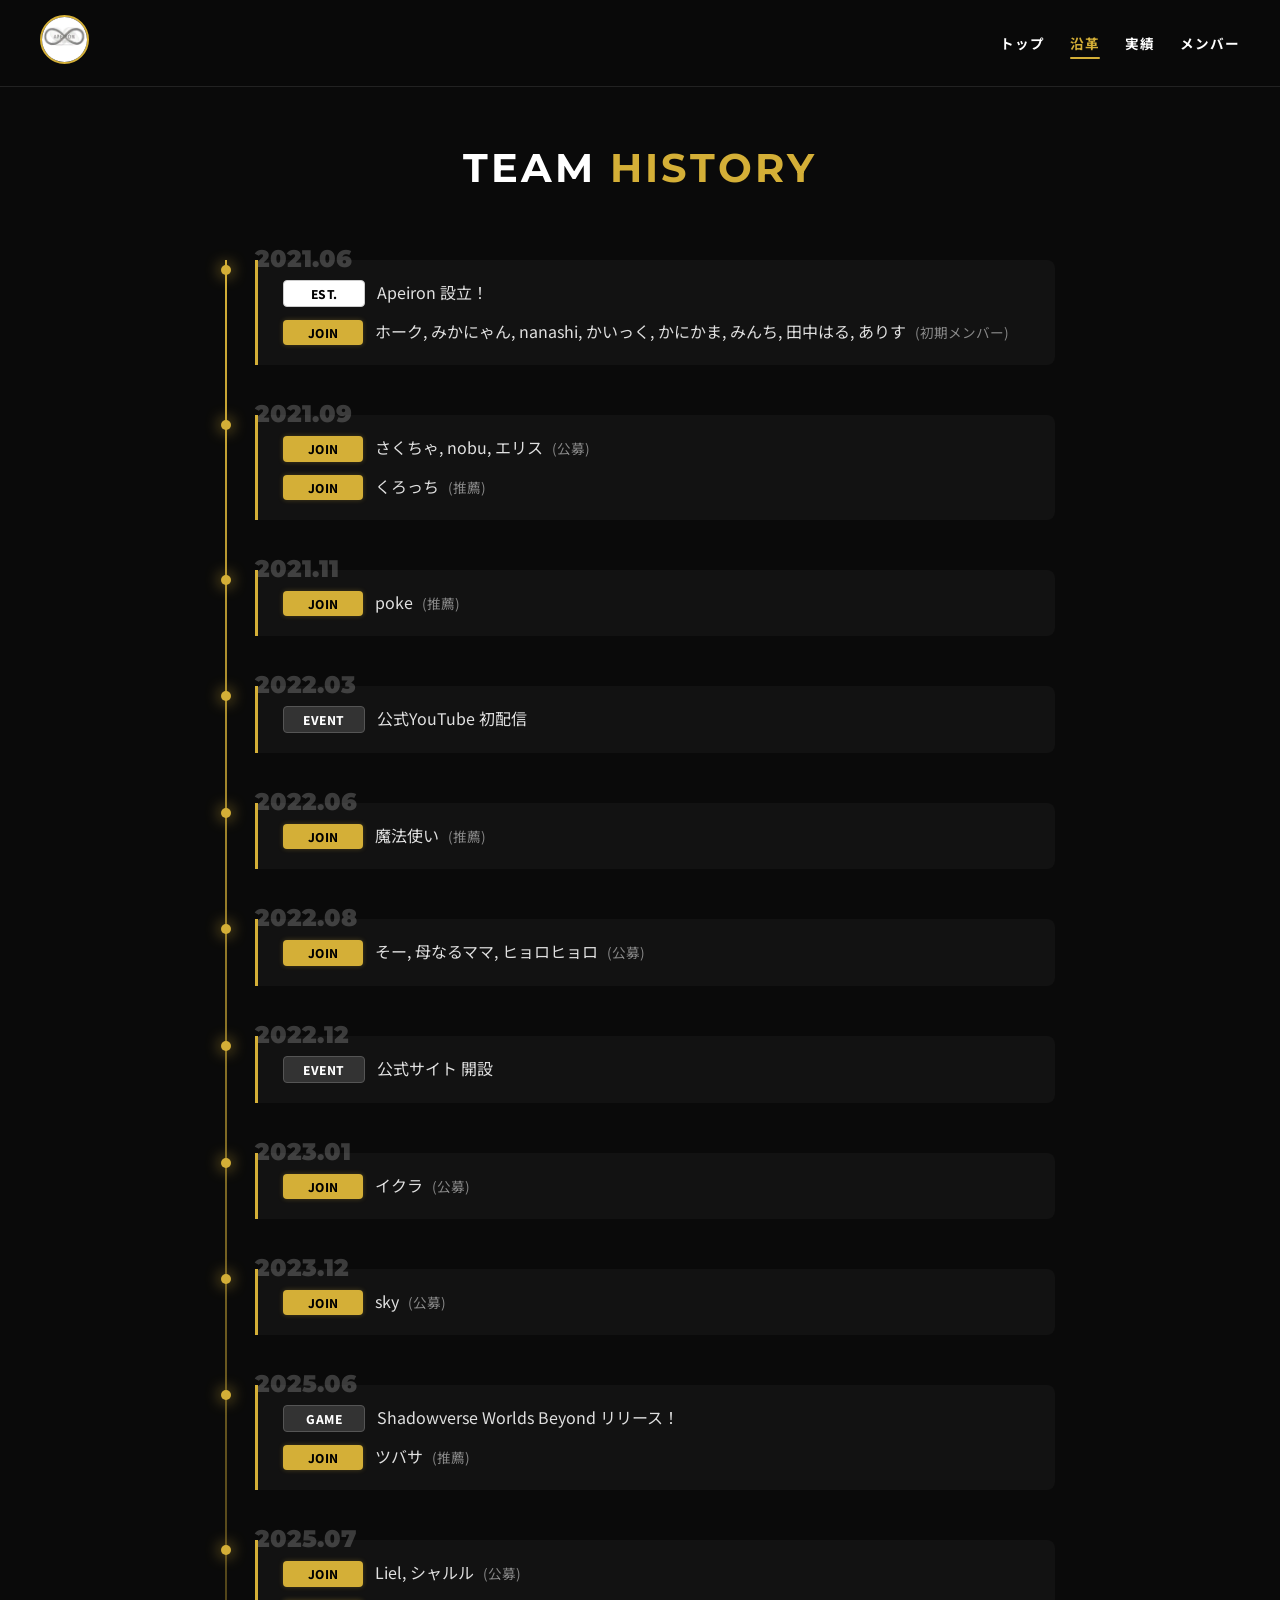
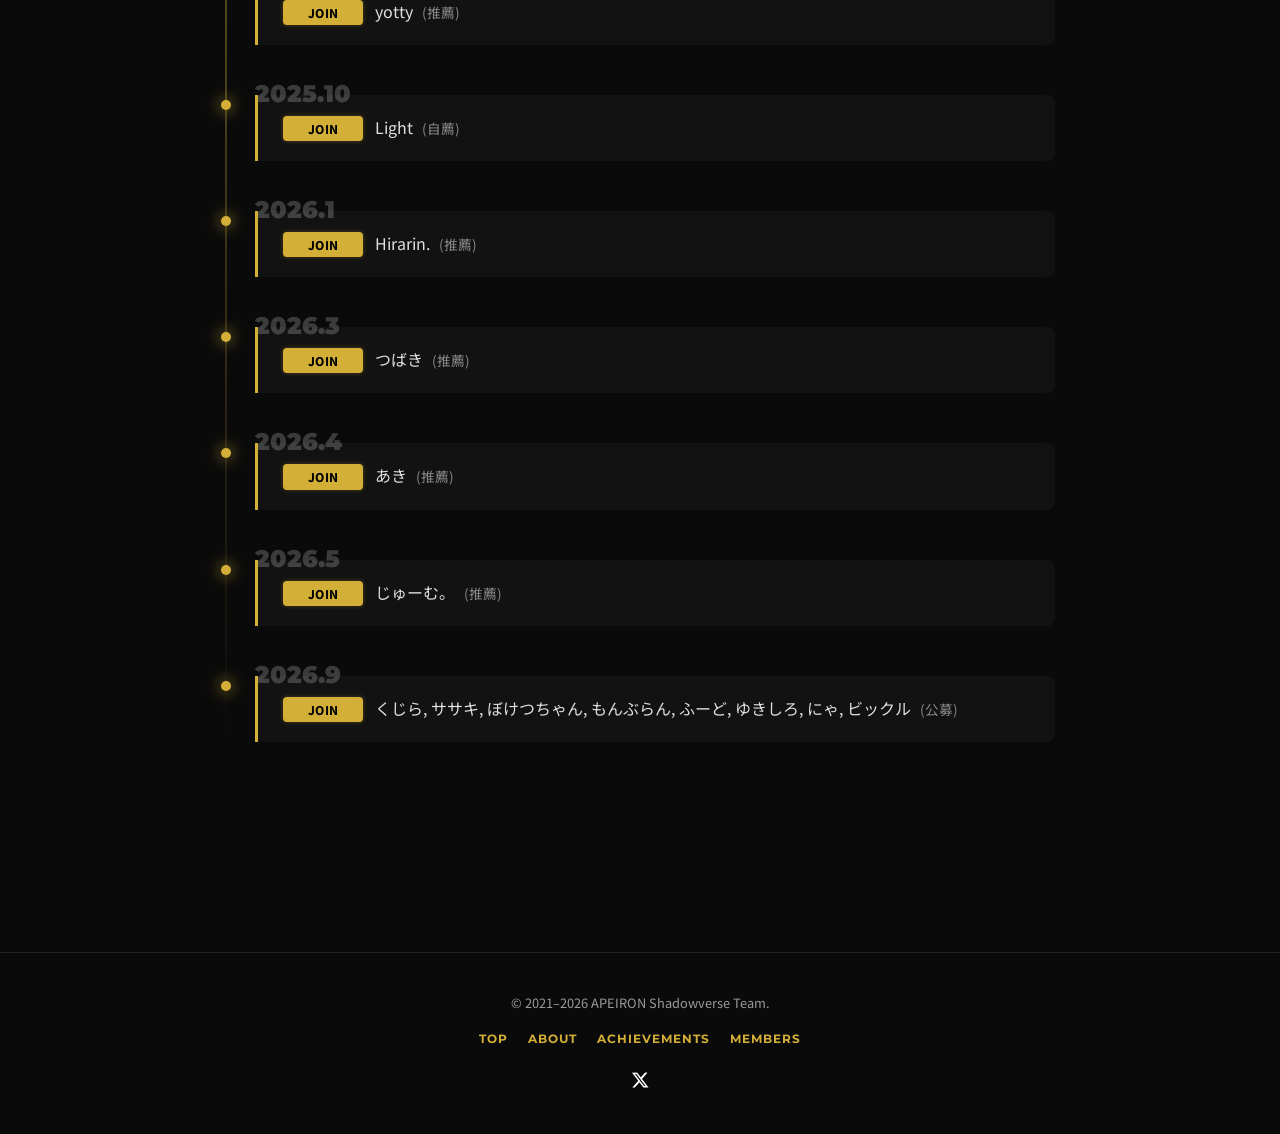
==== commit bb9ae5da: "fix: 新メンバーのプロフィールを追加" ====
--- a/about.html
+++ b/about.html
@@ -265,6 +265,18 @@
                     </div>
                 </div>
             </div>
+
+            <!-- 2026.9 -->
+            <div class="timeline-item reveal">
+                <span class="timeline-date">2026.9</span>
+                <div class="timeline-content history-log">
+                    <div class="log-item">
+                        <span class="log-badge lb-join">JOIN</span>
+                        <span class="log-text">くじら, ササキ, ぼけつちゃん, もんぶらん, ふーど, ゆきしろ, にゃ, ビックル <span
+                                class="log-sub">(公募)</span></span>
+                    </div>
+                </div>
+            </div>
         </div>
     </section>
 
--- a/style.css
+++ b/style.css
@@ -278,16 +278,7 @@
 
 .status-badge.closed {
     background: #444;
-    color: #888;
-}
-
-/* X（Twitter）ポスト埋め込み */
-.x-embed {
-    margin-top: 20px;
-}
-
-.x-embed .twitter-tweet {
-    margin: 0 !important;
+    color: #bbb;
 }
 
 .top-nav-section {
@@ -782,24 +773,10 @@
         display: block;
     }
 
-    /* モバイル: ナビはヘッダー下に開くドロップダウン */
-    nav {
-        position: absolute;
-        top: 100%;
-        left: 0;
-        right: 0;
-        background: rgba(10, 10, 10, 0.98);
-        -webkit-backdrop-filter: blur(10px);
-        backdrop-filter: blur(10px);
-        border-bottom: 1px solid rgba(255, 255, 255, 0.1);
-        max-height: 0;
-        overflow: hidden;
-        transition: max-height 0.3s ease;
-    }
-
-    nav.open {
-        max-height: 80vh;
-    }
+    /* モバイルのドロワーは下部の #site-nav / body.nav-open ブロックで制御する。
+       旧「bare <nav> を max-height:0 で畳む」実装は、#site-nav に max-height:0 が
+       残ってドロワーが 0px になる不具合と、ページ内の他の <nav>（ページ間リンク等）
+       まで隠す副作用があったため撤去。 */
 
     nav ul {
         flex-direction: column;
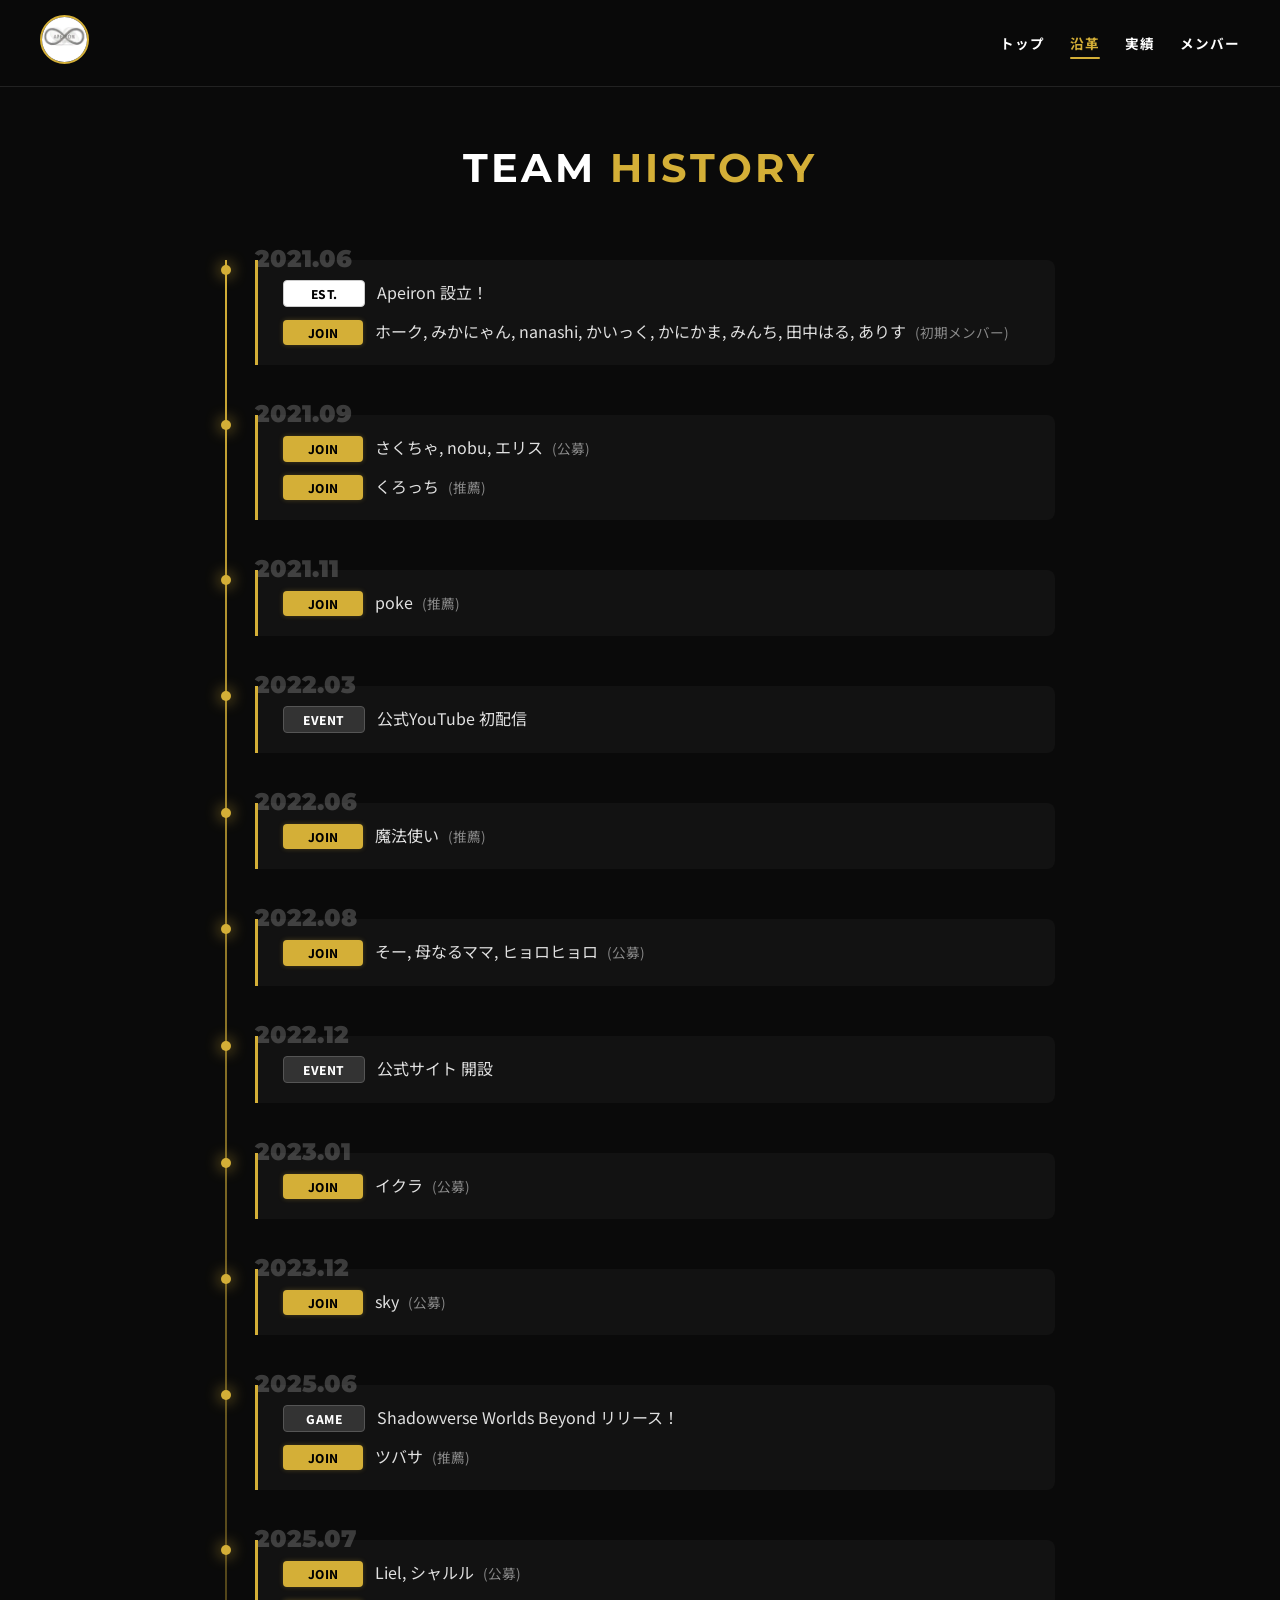
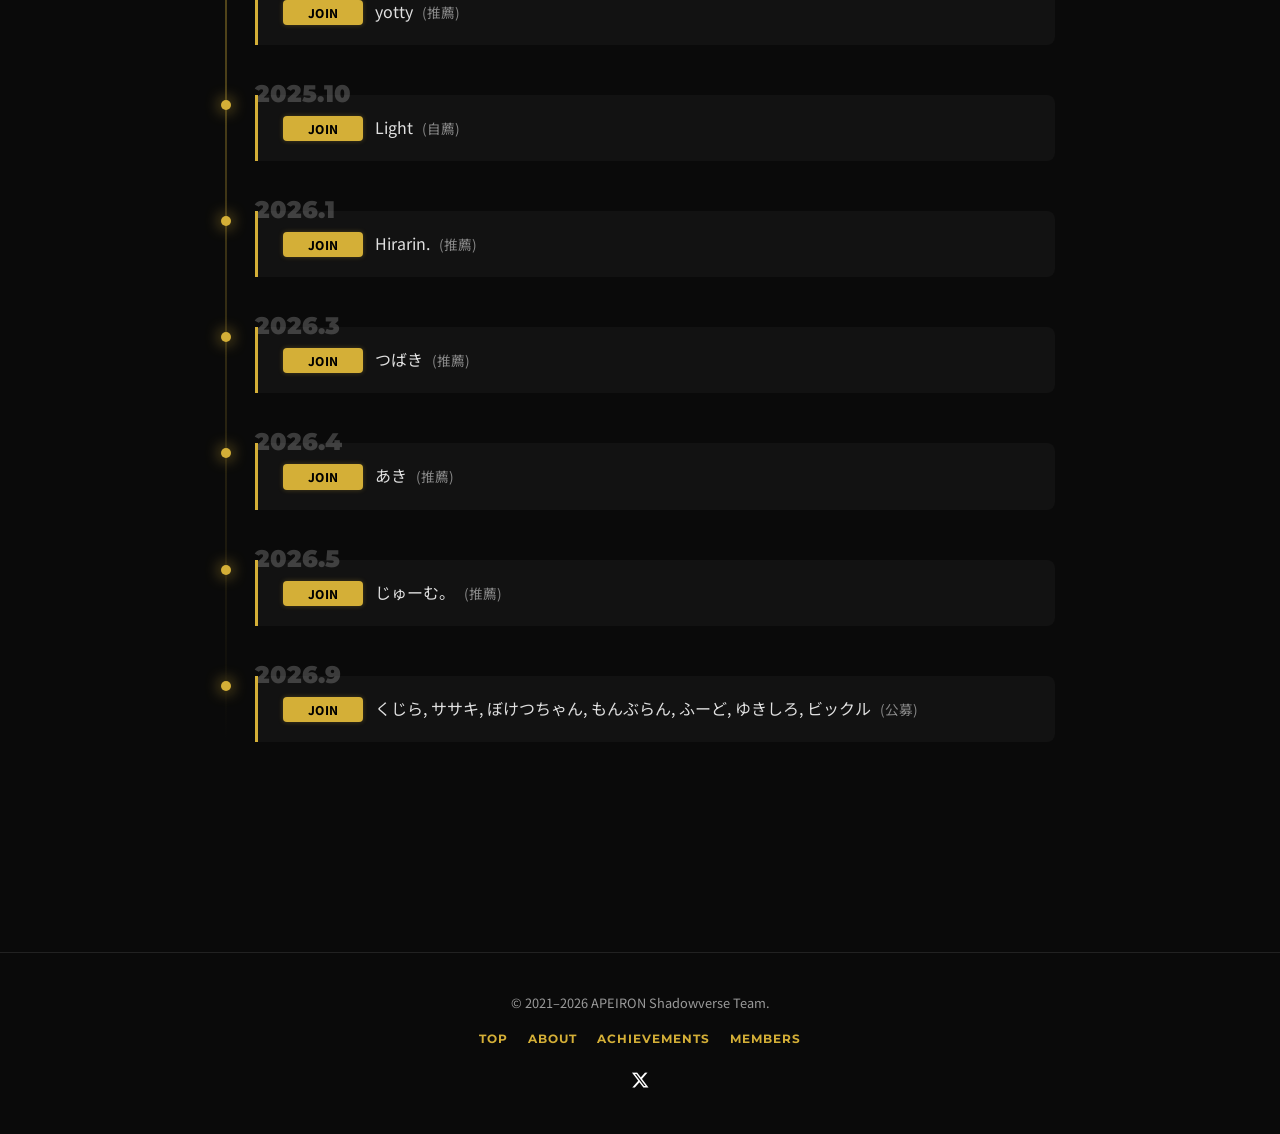
==== commit 5f31a77e: "fix: メンバー紹介ページのにゃのカードをコメントアウト" ====
--- a/about.html
+++ b/about.html
@@ -272,7 +272,7 @@
                 <div class="timeline-content history-log">
                     <div class="log-item">
                         <span class="log-badge lb-join">JOIN</span>
-                        <span class="log-text">くじら, ササキ, ぼけつちゃん, もんぶらん, ふーど, ゆきしろ, にゃ, ビックル <span
+                        <span class="log-text">くじら, ササキ, ぼけつちゃん, もんぶらん, ふーど, ゆきしろ, ビックル <span
                                 class="log-sub">(公募)</span></span>
                     </div>
                 </div>
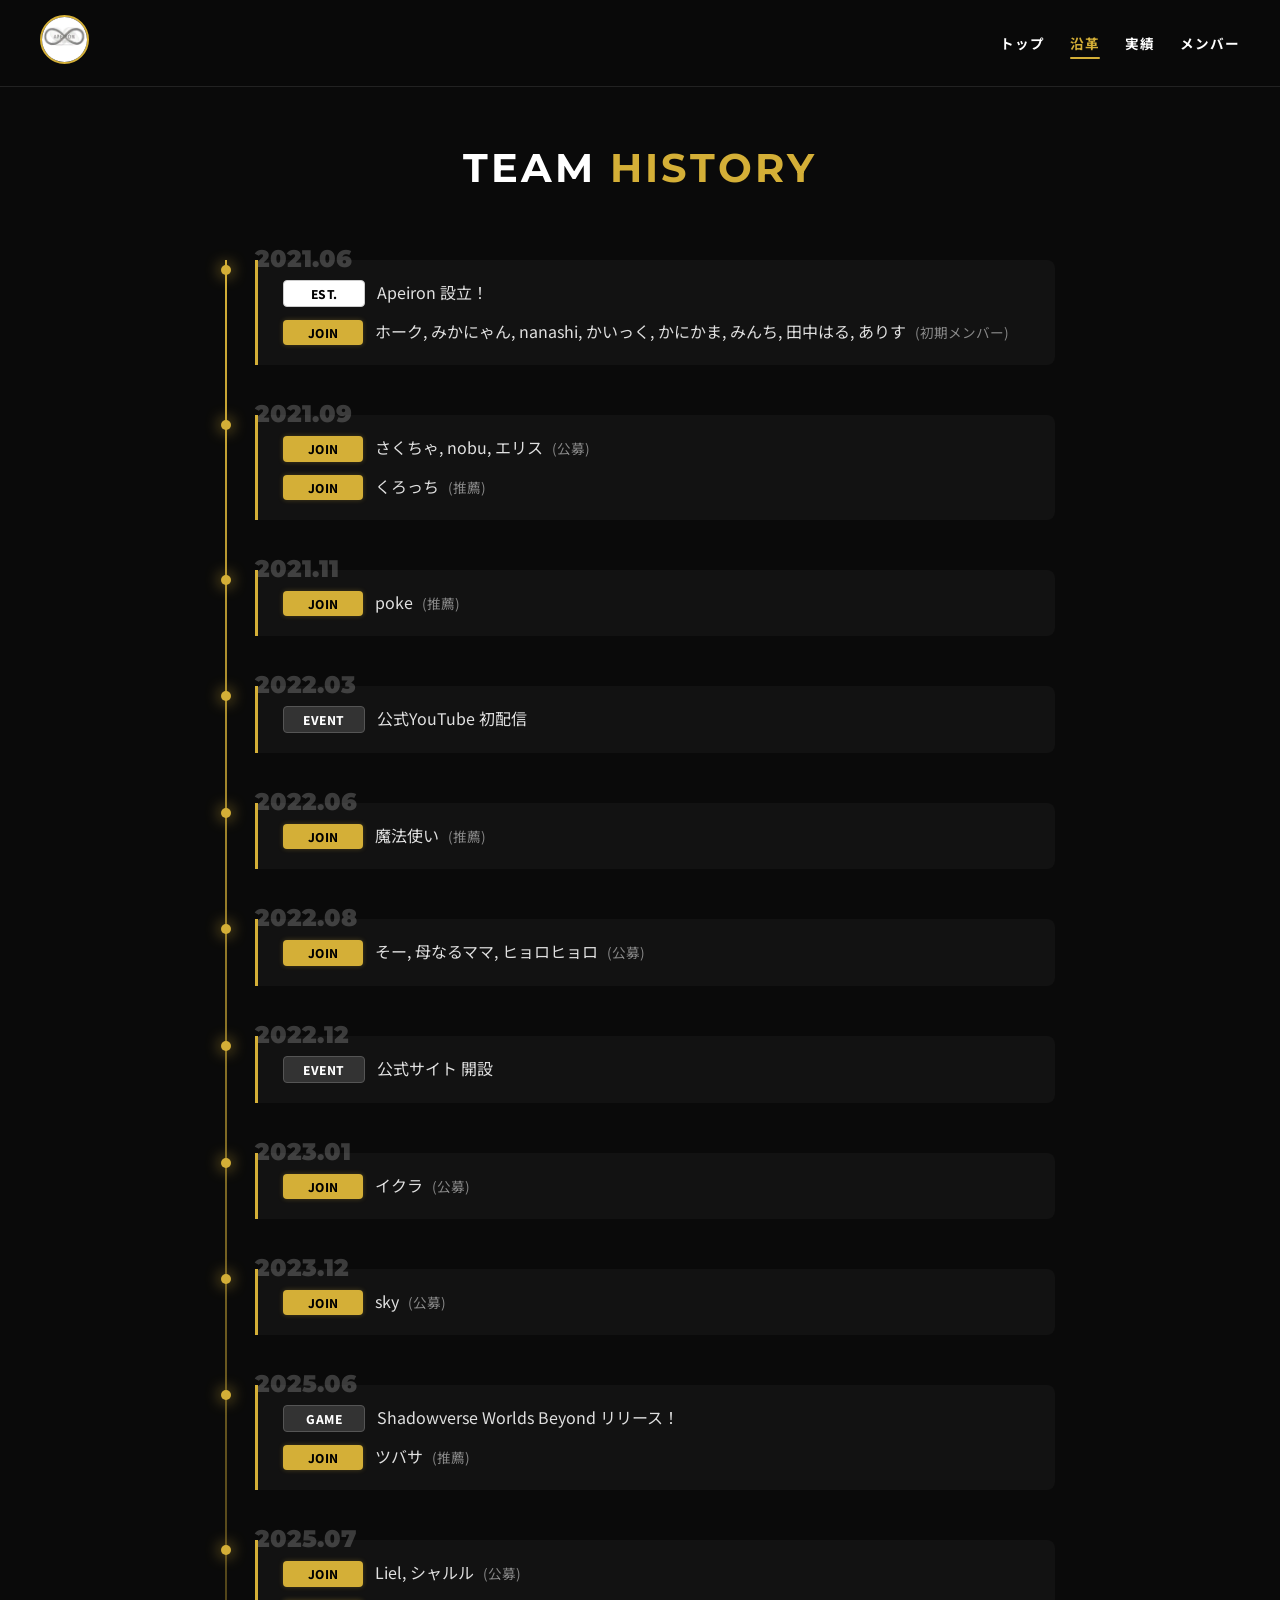
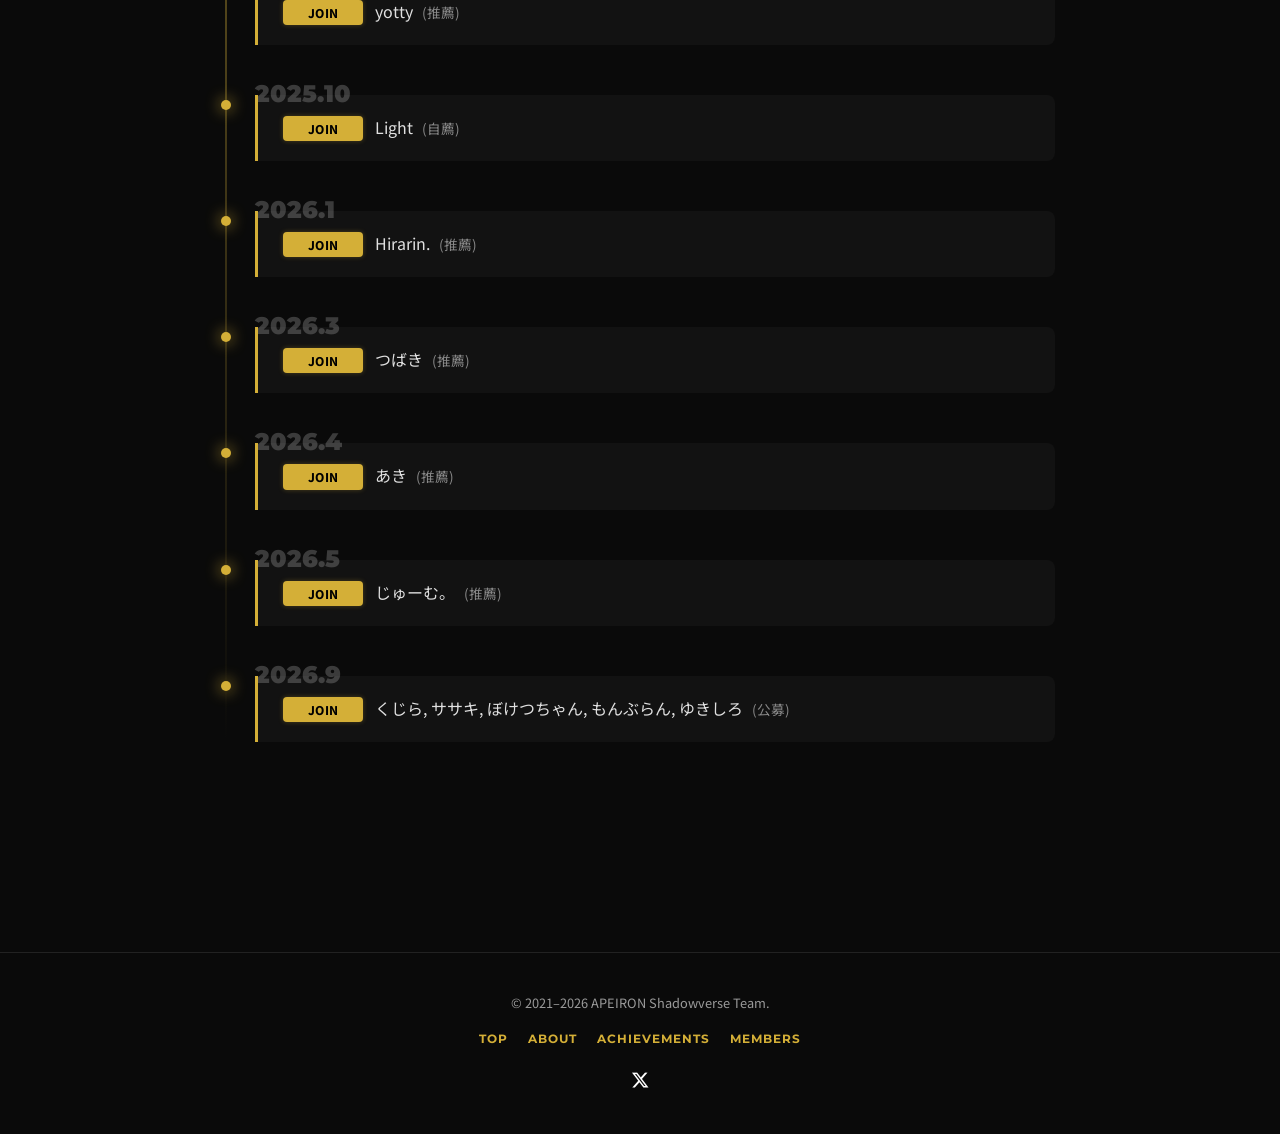
==== commit e045810c: "about.htmlとmembers.htmlのメンバー情報を更新" ====
--- a/about.html
+++ b/about.html
@@ -272,7 +272,7 @@
                 <div class="timeline-content history-log">
                     <div class="log-item">
                         <span class="log-badge lb-join">JOIN</span>
-                        <span class="log-text">くじら, ササキ, ぼけつちゃん, もんぶらん, ふーど, ゆきしろ, ビックル <span
+                        <span class="log-text">くじら, ササキ, ぼけつちゃん, もんぶらん, ゆきしろ <span
                                 class="log-sub">(公募)</span></span>
                     </div>
                 </div>
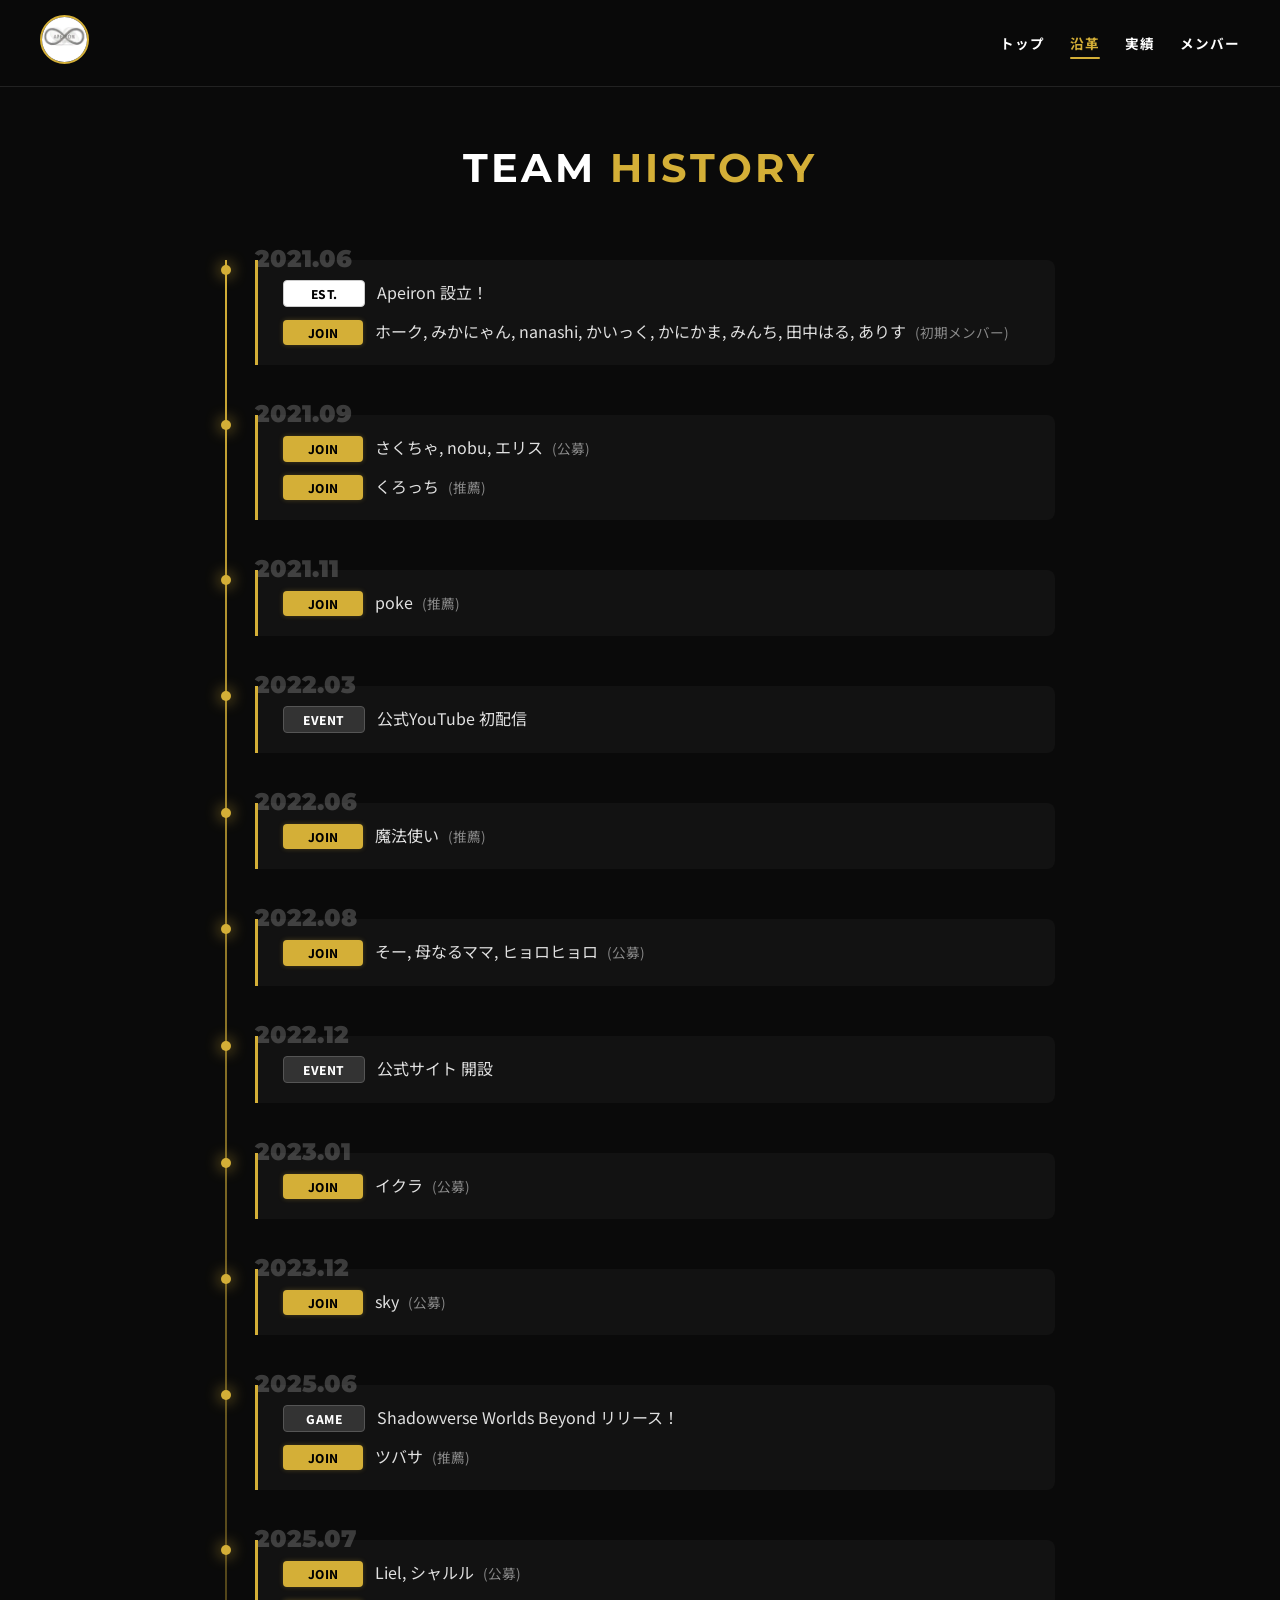
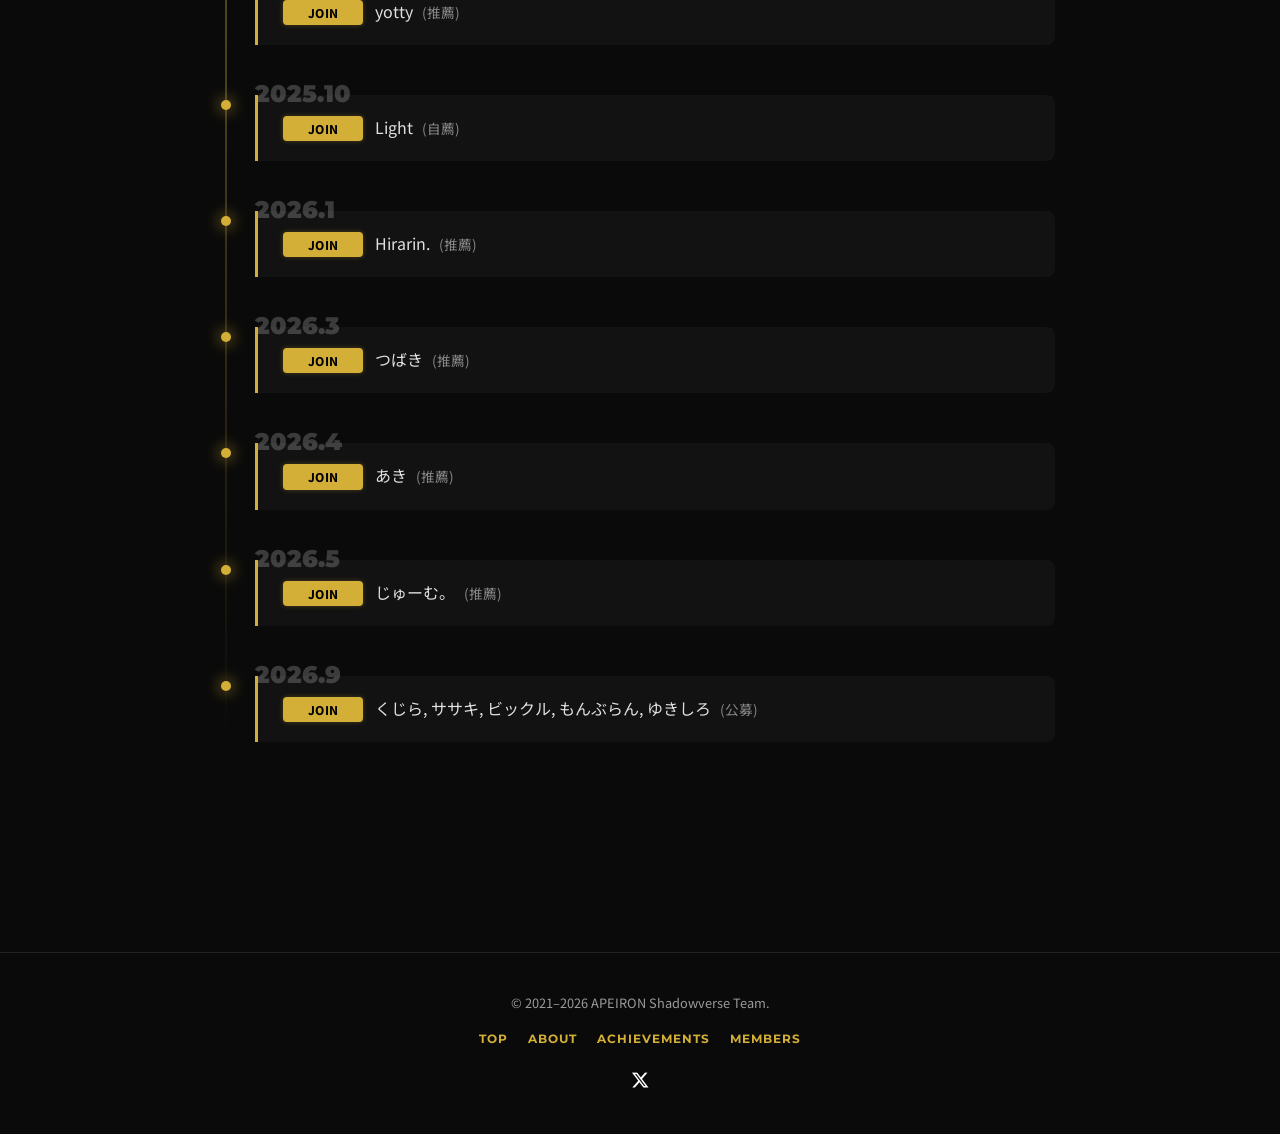
==== commit 2fe05a42: "メンバー紹介ページのぼけつちゃんのカードをコメントアウトしました。" ====
--- a/about.html
+++ b/about.html
@@ -272,7 +272,7 @@
                 <div class="timeline-content history-log">
                     <div class="log-item">
                         <span class="log-badge lb-join">JOIN</span>
-                        <span class="log-text">くじら, ササキ, ぼけつちゃん, もんぶらん, ゆきしろ <span
+                        <span class="log-text">くじら, ササキ, ビックル, もんぶらん, ゆきしろ <span
                                 class="log-sub">(公募)</span></span>
                     </div>
                 </div>
--- a/style.css
+++ b/style.css
@@ -1473,4 +1473,31 @@
     .hero-scroll {
         display: none;
     }
-}+}
+
+/* --- MEMBERS：カード内の個人実績（役職バッジと同じ枠の形） --- */
+.member-achv {
+    list-style: none;
+    padding: 0;
+    margin: 0 0 15px;
+    display: flex;
+    flex-direction: column;
+    align-items: center;
+    gap: 6px;
+    width: 100%;
+}
+
+.member-achv li {
+    display: inline-block;
+    max-width: 100%;
+    padding: 4px 10px;
+    border-radius: 4px;
+    border: 1px solid rgba(212, 175, 55, 0.45);
+    background: rgba(212, 175, 55, 0.08);
+    color: var(--text-main);
+    font-size: 0.72rem;
+    font-weight: 700;
+    line-height: 1.4;
+    letter-spacing: 0.5px;
+    box-sizing: border-box;
+}
